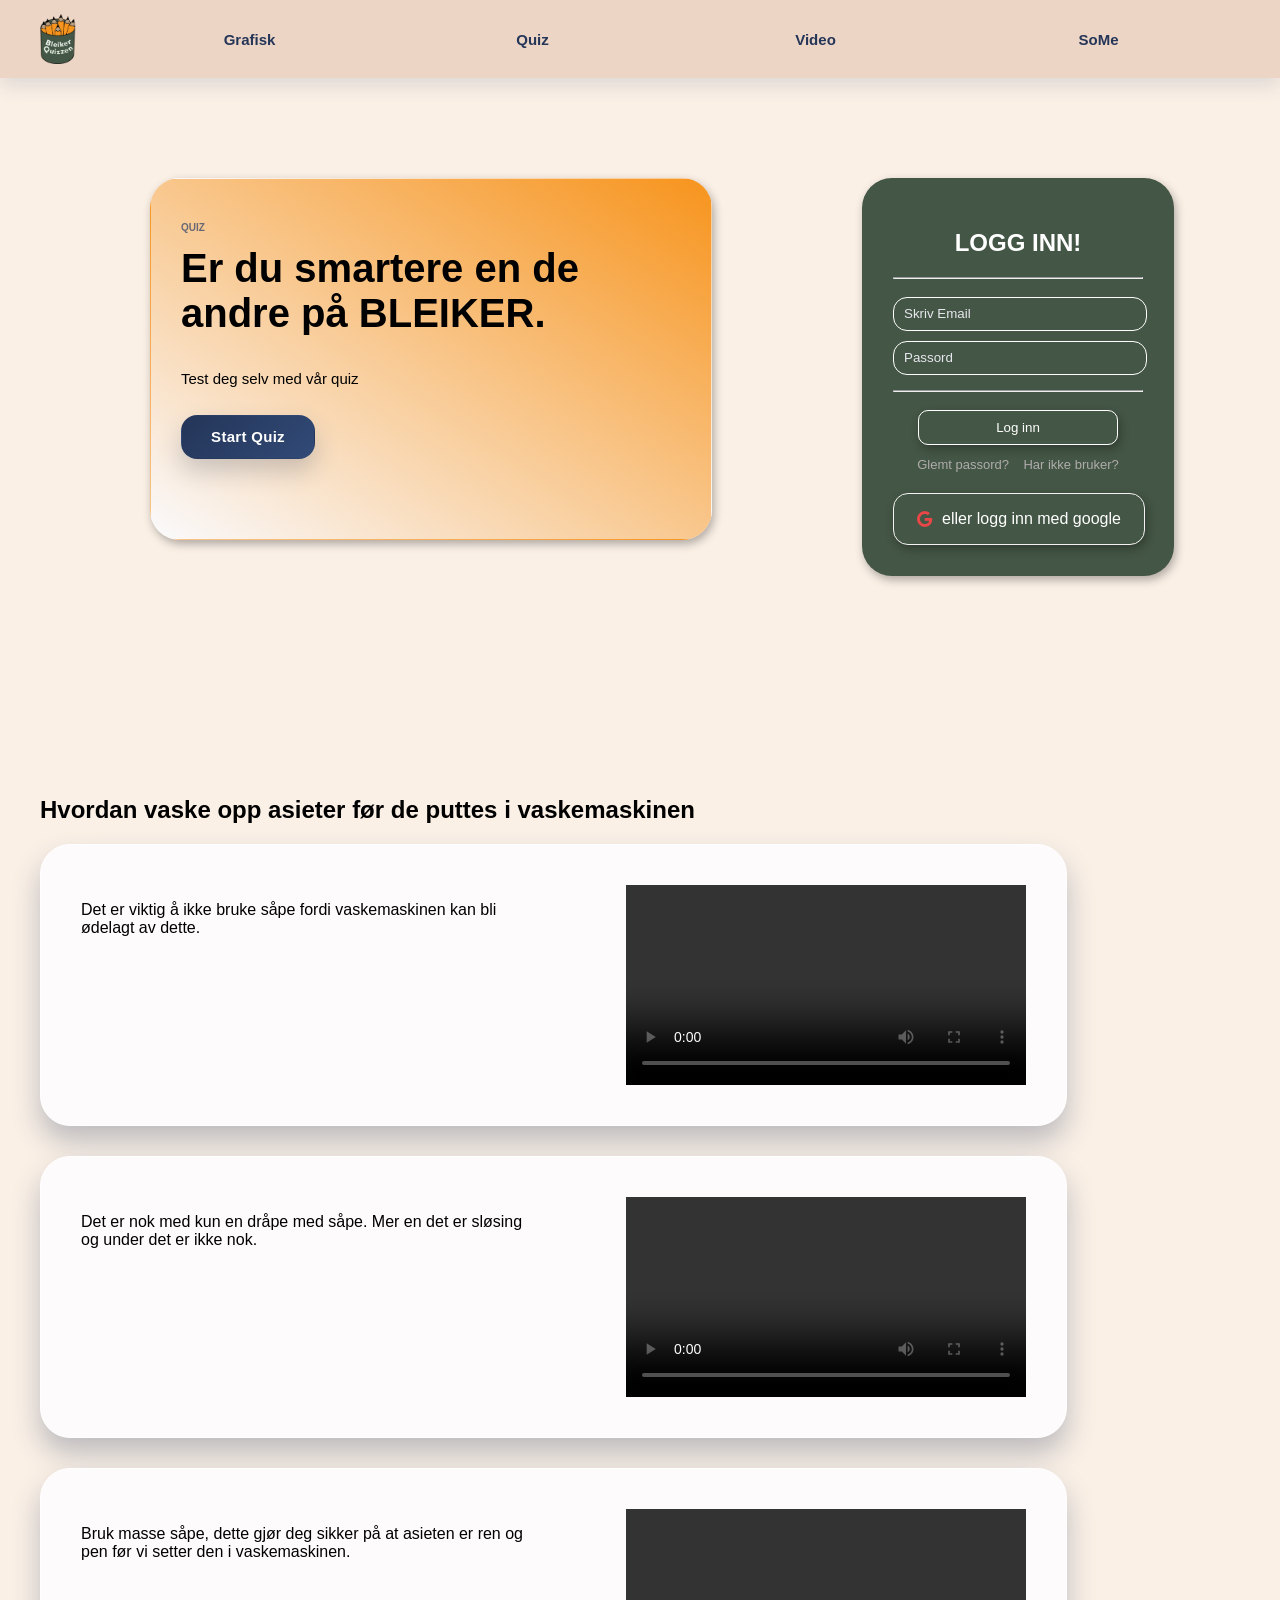
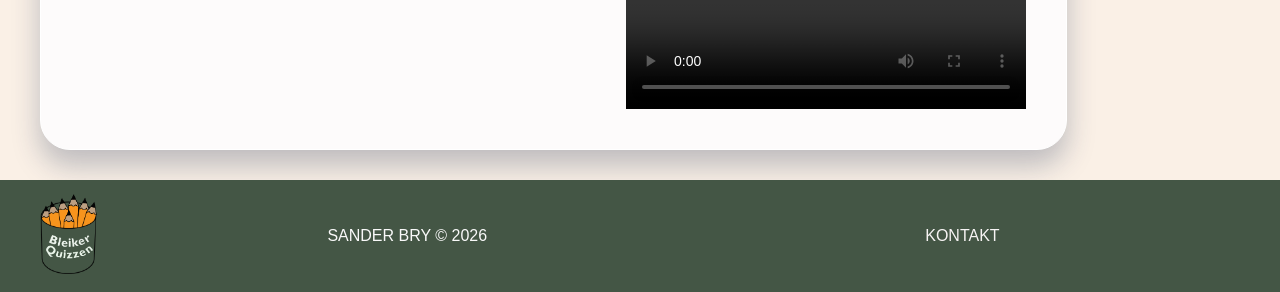
==== index.html @ 07d2548b "video page" ====
<!DOCTYPE html>
<html lang="nb">
<head>
  <meta charset="UTF-8">
  <meta name="viewport" content="width=device-width, initial-scale=1.0">
  <title>Bleiker Quizzen</title>
  <link rel="stylesheet" href="./CSS/styles.css">
  <link rel="stylesheet" href="https://cdnjs.cloudflare.com/ajax/libs/font-awesome/6.5.0/css/all.min.css">
  <script src="./JavaScript/login.js" defer></script>
</head>
<body>

  <section class="Navbar">
    <ul>
      <li><a href="./index.html"><img src="./Img/BleikerQuizzenLogo.png" alt="Logo"></a></li>
      <li><a href="#hero">Grafisk</a></li>
      <li><a href="./HTML/quiz.html">Quiz</a></li>
      <li><a href="./HTML/video.html">Video</a></li>
      <li><a href="#video-3">SoMe</a></li>
    </ul>
  </section>

  <section class="mainCards snapSection" id="hero">
    <div class="mainBanner">
      <div class="LitenSkrift">
        <h4>QUIZ</h4>
      </div>
      <h1>Er du smartere en de andre på BLEIKER.</h1>
      <p>
        Test deg selv med vår quiz
      </p>

      <div class="quizBox">
        <a href="./HTML/quiz.html">Start Quiz</a>
      </div>
    </div>

    <div class="rememberLogInn">
      <h1>LOGG INN!</h1><hr>

      <form action="index.html" class="loginForm">
        <input type="email" name="email" placeholder="Skriv Email">

        <input type="password" name="password" placeholder="Passord">
        <hr>
        <button type="submit">Log inn</button>
      </form>
      
      <div class="forgot">
        <a href="#">Glemt passord?</a>
        <a href="./HTML/registrer.html">Har ikke bruker?</a>
      </div>

      <div class="sosialeLogin">
        <a href="#">
          <i class="fa-brands fa-google"></i>
          <p>eller logg inn med google</p>
        </a>
      </div>


    </div>

  </section>

  <section class="VideoCards" id="videoCards">
    <ul>
      <h1>Hvordan vaske opp asieter før de puttes i vaskemaskinen</h1>
      <li class="snapSection" id="video-1">
        <section class="Video1">
          <p>
            Det er viktig å ikke bruke såpe fordi vaskemaskinen kan bli ødelagt av dette.
          </p>

          <video controls>
            <source src="./Video/FørsteVideoKlipp.mp4">
            Your browser does not support the video.
          </video>
        </section>
      </li>
      <li class="snapSection" id="video-2">
        <section class="Video2">
          <p>
            Det er nok med kun en dråpe med såpe. Mer en det er sløsing og under det er ikke nok.
          </p>

          <video controls>
            <source src="./Video/AndreKlipp.mp4">
            Your browser does not support the video.
          </video>
        </section>
      </li>
      <li class="snapSection" id="video-3">
        <section class="Video3">
          <p>
            Bruk masse såpe, dette gjør deg sikker på at asieten er ren og pen før vi setter den i vaskemaskinen.
          </p>

          <video controls>
            <source src="./Video/TredjeKlipp.mp4">
            Your browser does not support the video.
          </video>
        </section>
      </li>
    </ul>
  </section>
  
  <section class="footer">
    <ul>
      <li><a href="./index.html"><img src="./Img/BleikerQuizzenLogo.png" alt="Logo"></a></li>
      <li><p>SANDER BRY © 2026</p></li>
      <li><a href="./HTML/kontakt.html">KONTAKT</a></li>
    </ul>
  </section>
</body>
</html>
---- CSS/styles.css ----
html {
    scroll-behavior: smooth;
}
 
body {
    width: 100%;
    margin: 0;
    display: flex;
    flex-direction: column;
    background-color: #FAF0E6;
    font-family: Verdana, Geneva, Tahoma, sans-serif;
}
 
 
.Navbar {
    width: 100%;
    background-color: #ecd5c5;
    position: sticky;
    top: 0;
    z-index: 1000;
    box-shadow: 0 8px 18px rgba(36, 53, 88, 0.12);
}
 
.Navbar ul {
    display: flex;
    flex-direction: row;
    list-style: none;
    justify-content: space-between;
    align-items: center;
    width: min(1200px, calc(100% - 64px));
    margin: 0;
    padding: 14px 0;
    margin-inline: auto;
 
}
 
.Navbar li {
    display: flex;
    align-items: center;
    justify-content: center;
    flex: 1;
}
 
.Navbar li:first-child {
    justify-content: flex-start;
    flex: 0 0 auto;
    margin-right: 32px;
}
 
.Navbar li a {
    display: inline-flex;
    align-items: center;
    justify-content: center;
    font-family: Verdana, Geneva, Tahoma, sans-serif;
    font-size: 15px;
    font-weight: bold;
    color: #243558;
    text-decoration: none;
}
 
.Navbar img {
    height: 50px;
    width: auto;
}
 
 
.mainCards {
    display:flex;
    flex-direction: row;
}
 
.mainBanner h1 {
    font-family: Verdana, Geneva, Tahoma, sans-serif;
    font-weight: bold;
    font-size: 40px;
}
 
.mainBanner p {
    font-family: Verdana, Geneva, Tahoma, sans-serif;
    font-size: 15px;
}
 
.mainBanner h4 {
    font-size: 10px;
    font-family: Verdana, Geneva, Tahoma, sans-serif;
    margin-bottom: -20px;
    color: rgb(103, 104, 116);
}
.mainBanner {
    border: 1px solid transparent;
    padding: 30px;
    width: 500px;
    height: 300px;
    border-radius: 30px;
    background: linear-gradient(to bottom left, #f7941d, rgb(250, 250, 253));
    box-shadow: 2px 4px 10px rgba(0, 0, 0, 0.3);
    margin: 100px 0px 200px 150px;
}
 
.quizBox {
    margin-top: 28px;
}
 
.quizBox a {
    display: inline-flex;
    align-items: center;
    justify-content: center;
    min-width: 80px;
    min-height: 42px;
    padding: 0 26px;
    text-decoration: none;
    color: white;
    border: 1px solid transparent;
    background: linear-gradient(135deg, #243558, #314a77);
    border-radius: 16px;
    font-family: Verdana, Geneva, Tahoma, sans-serif;
    font-size: 15px;
    font-weight: bold;
    letter-spacing: 0.02em;
    box-shadow: 0 12px 24px rgba(36, 53, 88, 0.22);
    transition: transform 0.2s ease, box-shadow 0.2s ease, background 0.2s ease;
}
 
.quizBox a:hover {
    transform: translateY(-2px);
    box-shadow: 0 16px 28px rgba(36, 53, 88, 0.28);
    background: linear-gradient(135deg, #1f2f4e, #3a5689);
}
 
#Signup {
    margin: 38px auto;
}

.rememberLogInn {
    border: 1px solid transparent;
    padding: 30px;
    width: 250px;
    height: fit-content;
    border-radius: 30px;
    background: #445645;
    box-shadow: 2px 4px 10px rgba(0, 0, 0, 0.3);
    margin: 100px 0px 200px 150px;
    text-align: center;
}
 
.rememberLogInn h1 {
    color: white;
}
 
.loginForm input {
    background-color: transparent;
    border-radius: 14px;
    width: 240px;
    height: 30px;
    border: 1px solid white;
    padding-left: 10px;
}
 
.loginForm input::placeholder {
    color: rgb(231, 231, 238);
}
 
.loginForm input:first-child {
    margin-top: 10px;
    margin-bottom: 10px;
}
 
.loginForm input {
    margin-bottom: 7px;
}
 
.loginForm button {
    color: white;
    width: 200px;
    height: 35px;
    border-radius: 10px;
    margin: 10px;
    background-color: transparent;
    border: 1px solid white;
    box-shadow: 2px 4px 10px rgba(0, 0, 0, 0.3);
}

.forgot a {
    text-decoration: none;
    color: rgb(175, 172, 172);
    font-size: 13px;
    margin: 5px;
}
 
.sosialeLogin a {
    width: 250px;
    background-color: transparent;
    display: flex;
    flex-direction: row;
    gap: 10px;
    align-items: center;
    border: 1px solid rgb(243, 241, 241);
    padding: 0px;
    justify-content: center;
    margin-top: 20px;
    box-shadow: 2px 4px 10px rgba(0, 0, 0, 0.3);
    border-radius: 15px;
    text-decoration: none;

}
 
.sosialeLogin p {
    color: white;
}
 
.fa-brands {
    height: fit-content;
    color: rgb(231, 71, 71);
}
 
#videoCards {
    scroll-margin-top: 100px;
}
 
.VideoCards p {
    width: 50ch;
}
 
.VideoCards li {
    list-style: none;
    background-color: rgb(253, 251, 251);
    margin-bottom: 30px;
    border: 1px solid white;
    width: fit-content;
    height: auto;
    padding: 40px;
    border-radius: 30px;
    box-shadow: 0 16px 28px rgba(36, 53, 88, 0.28);
 
}
 
.Video1, .Video2, .Video3{
    display: flex;
}
 
.Video1 video {
    height: 200px;
    margin-left: 100px;
}
 
.Video2 video {
    height: 200px;
    margin-left: 100px;
}
 
.Video3 video {
    height: 200px;
    margin-left: 100px;
}
 
.footer {
    background-color: #445645;
}
 
.footer ul {
    display: flex;
    flex-direction: row;
    list-style: none;
    justify-content: space-between;
    align-items: center;
    width: min(1200px, calc(100% - 64px));
    margin: 0;
    padding: 14px 0;
    margin-inline: auto;
}
 
.footer li:first-child {
    justify-content: flex-start;
    flex: 0 0 auto;
    margin-right: 32px;
}
 
.footer li {
    display: flex;
    align-items: center;
    justify-content: center;
    flex: 1;
}
 
.footer img {
    height: 80px;
    width: auto;
}
 
.footer a {
    text-decoration: none;
    color: rgb(247, 244, 244);
}
 
.footer p {
    color: rgb(249, 249, 249);  
}
.quizPage {
    width: min(1200px, calc(100% - 48px));
    margin: 0 auto;
    padding: 48px 0 72px;
}
 
.quizHero {
    margin: 32px 0 28px;
}
 
.quizHeroText {
    max-width: 700px;
    padding: 36px 40px;
    border-radius: 32px;
    background: linear-gradient(135deg, rgba(241, 141, 59, 0.95), rgba(255, 248, 241, 0.98));
    box-shadow: 0 18px 34px rgba(36, 53, 88, 0.16);
}
 
.quizEyebrow,
.quizIntro,
.quizProgress,
.quizFeedback,
#buttons button,
.quizRestartBtn,
#next button {
    font-family: Verdana, Geneva, Tahoma, sans-serif;
}
 
.quizEyebrow {
    margin: 0 0 10px;
    font-size: 12px;
    font-weight: bold;
    letter-spacing: 0.12em;
    color: #445645;
}
 
.quizHeroText h1,
.quizQuestion {
    margin: 0;
    font-family: Verdana, Geneva, Tahoma, sans-serif;
    color: #243558;
}
 
.quizHeroText h1 {
    font-size: 42px;
    max-width: 12ch;
}
 
.quizIntro {
    max-width: 52ch;
    margin: 18px 0 0;
    color: #243558;
    line-height: 1.6;
}
 
.quizStage {
    display: flex;
    justify-content: center;
}
 
.quizCard {
    width: min(760px, 100%);
    padding: 36px;
    border-radius: 32px;
    background: #fffaf5;
    box-shadow: 0 20px 38px rgba(36, 53, 88, 0.14);
    border: 1px solid rgba(236, 213, 197, 0.8);
}
 
.quizTop {
    display: flex;
    justify-content: space-between;
    align-items: center;
    gap: 16px;
    margin-bottom: 24px;
}
 
.quizProgress {
    margin: 0;
    font-size: 14px;
    color: #6c5b4f;
    font-weight: bold;
}

.quizScore {
    margin: 0;
    font-family: Verdana, Geneva, Tahoma, sans-serif;
    font-size: 14px;
    color: #243558;
    font-weight: bold;
}
 
.quizRestartBtn,
#next button {
    min-height: 44px;
    border: 0;
    border-radius: 16px;
    padding: 0 22px;
    background: linear-gradient(135deg, #243558, #314a77);
    color: white;
    font-size: 15px;
    font-weight: bold;
    box-shadow: 0 12px 24px rgba(36, 53, 88, 0.18);
    cursor: pointer;
    transition: transform 0.2s ease, opacity 0.2s ease;
}
 
.quizRestartBtn:hover,
#next button:hover {
    transform: translateY(-2px);
}
 
.quizMedia {
    margin-bottom: 24px;
}
 
.quizMedia video,
#video video {
    width: 100%;
    max-height: 360px;
    border-radius: 22px;
    background-color: #ddd4cb;
    object-fit: cover;
}
 
.quizQuestion {
    font-size: 30px;
    line-height: 1.3;
    margin-bottom: 24px;
}
 
.quizAnswers,
#buttons {
    display: grid;
    grid-template-columns: repeat(2, minmax(0, 1fr));
    gap: 16px;
}
 
#buttons button {
    min-height: 74px;
    padding: 16px 18px;
    border: 1px solid #e4d2c3;
    border-radius: 22px;
    background: white;
    color: #243558;
    text-align: left;
    font-size: 15px;
    font-weight: bold;
    cursor: pointer;
    box-shadow: 0 10px 24px rgba(36, 53, 88, 0.08);
    transition: transform 0.2s ease, border-color 0.2s ease, box-shadow 0.2s ease;
}
 
#buttons button:hover:not(:disabled) {
    transform: translateY(-2px);
    border-color: #f18d3b;
    box-shadow: 0 14px 28px rgba(36, 53, 88, 0.12);
}
 
#buttons button:disabled {
    cursor: default;
}
 
#buttons button.correct {
    background-color: #e8f4e7;
    border-color: #6c9a6d;
    color: #2b5b2c;
}
 
#buttons button.wrong {
    background-color: #fde8e4;
    border-color: #d27b6e;
    color: #8b3d33;
}
 
.quizFeedback {
    min-height: 24px;
    margin: 22px 0 0;
    font-size: 14px;
    font-weight: bold;
    color: #243558;
}
 
.quizActions {
    display: flex;
    justify-content: flex-end;
    margin-top: 18px;
}
 
#totalScore {
    font-family: Verdana, Geneva, Tahoma, sans-serif;
    font-size: 20px;
    font-weight: bold;
    color: #243558;
    text-align: center;
    padding: 24px;
}

.leaderboard {
    width: min(420px, 100%);
    margin-top: 8px;
    padding: 24px;
    border-radius: 24px;
    background: white;
    border: 1px solid #e4d2c3;
    box-shadow: 0 10px 24px rgba(36, 53, 88, 0.08);
}

.leaderboard h3 {
    margin: 0 0 16px;
    font-family: Verdana, Geneva, Tahoma, sans-serif;
    color: #243558;
    text-align: center;
}

#leaderboardList {
    margin: 0;
    padding-left: 24px;
    font-family: Verdana, Geneva, Tahoma, sans-serif;
    color: #243558;
}

#leaderboardList li {
    display: flex;
    justify-content: space-between;
    align-items: center;
    gap: 16px;
    padding: 10px 0;
    border-bottom: 1px solid #f0e3d8;
}

#leaderboardList li:last-child {
    border-bottom: 0;
}
 

.kontaktBody {
    height: 100%;
    min-height: 100vh;
    background-image: url(../Img/KontaktBakgrunn.jpg);
    background-position: center;
    background-size: cover;
    background-repeat: no-repeat;
    position: relative;
}

.kontaktBody::before {
    content: "";
    position: absolute;
    inset: 0;
    background: linear-gradient(135deg, rgba(20, 31, 51, 0.64), rgba(68, 86, 69, 0.38));
}

.kontaktSide {
    position: relative;
    z-index: 1;
    width: min(100%, 1100px);
    margin: 0 auto;
    padding: 32px 24px;
}

.kontaktCard {
    display: grid;
    grid-template-columns: 1fr 1fr;
    gap: 32px;
    align-items: stretch;
    padding: 32px;
    border-radius: 32px;
    background: rgba(255, 250, 245, 0.94);
    box-shadow: 0 24px 48px rgba(18, 29, 47, 0.24);
    border: 1px solid rgba(255, 255, 255, 0.4);
}

.kontaktIntro {
    display: flex;
    flex-direction: column;
    justify-content: center;
    color: #243558;
}

.litenP {
    margin: 0 0 12px;
    font-size: 12px;
    font-weight: bold;
    letter-spacing: 0.12em;
    color: #445645;
}

.kontaktIntro h1 {
    margin: 0 0 16px;
    font-size: 40px;
    line-height: 1.1;
}

.kontaktIntro p {
    margin: 0;
    line-height: 1.7;
    max-width: 42ch;
}

.kontaktForm {
    display: flex;
    flex-direction: column;
    gap: 10px;
    padding: 28px;
    border-radius: 24px;
    background: #445645;
    box-shadow: 0 16px 30px rgba(18, 29, 47, 0.18);
}

.kontaktForm label {
    color: white;
    font-size: 14px;
    font-weight: bold;
}

.kontaktForm input,
.kontaktForm textarea {
    width: 100%;
    box-sizing: border-box;
    padding: 14px 16px;
    border-radius: 16px;
    border: 1px solid rgba(255, 255, 255, 0.3);
    background: rgba(255, 255, 255, 0.12);
    color: white;
    font-family: Verdana, Geneva, Tahoma, sans-serif;
    font-size: 14px;
    outline: none;
}

.kontaktForm input::placeholder,
.kontaktForm textarea::placeholder {
    color: rgba(255, 255, 255, 0.72);
}

.kontaktForm textarea {
    min-height: 150px;
    resize: vertical;
}

.kontaktForm input:focus,
.kontaktForm textarea:focus {
    border-color: #f7941d;
    box-shadow: 0 0 0 3px rgba(241, 141, 59, 0.2);
}

.kontaktForm button {
    width: fit-content;
    margin-top: 8px;
    padding: 12px 22px;
    border: 0;
    border-radius: 16px;
    background: linear-gradient(135deg, #f7941d, #d9772c);
    color: white;
    font-family: Verdana, Geneva, Tahoma, sans-serif;
    font-size: 15px;
    font-weight: bold;
    cursor: pointer;
    box-shadow: 0 12px 24px rgba(0, 0, 0, 0.18);
    transition: 0.1s;
}

.kontaktForm button:hover {
    transform: translateY(-2px);
}

.mainCard {
    width: 100%;
}

.textHero {
    margin: 100px auto;
    max-width: 700px;
    padding: 36px 40px;
    border-radius: 32px;
    background: linear-gradient(135deg, rgba(241, 141, 59, 0.95), rgba(255, 248, 241, 0.98));
    box-shadow: 0 18px 34px rgba(36, 53, 88, 0.16);
}

.fullVideo {
    width: 700px;
    margin: 50px 0px 50px 300px;
}

.fullVersjon video {
    width: 500px;
    margin: 30px;
    margin-top: 10px;
}

.fullVersjon {
    display: flex;
    flex-direction: column;
    align-items: center;
    list-style: none;
    background-color: rgb(253, 251, 251);
    margin-bottom: 30px;
    border: 1px solid white;
    width: fit-content;
    height: auto;
    padding: 40px;
    border-radius: 30px;
    box-shadow: 0 16px 28px rgba(36, 53, 88, 0.28);
    margin: 0 auto;

}
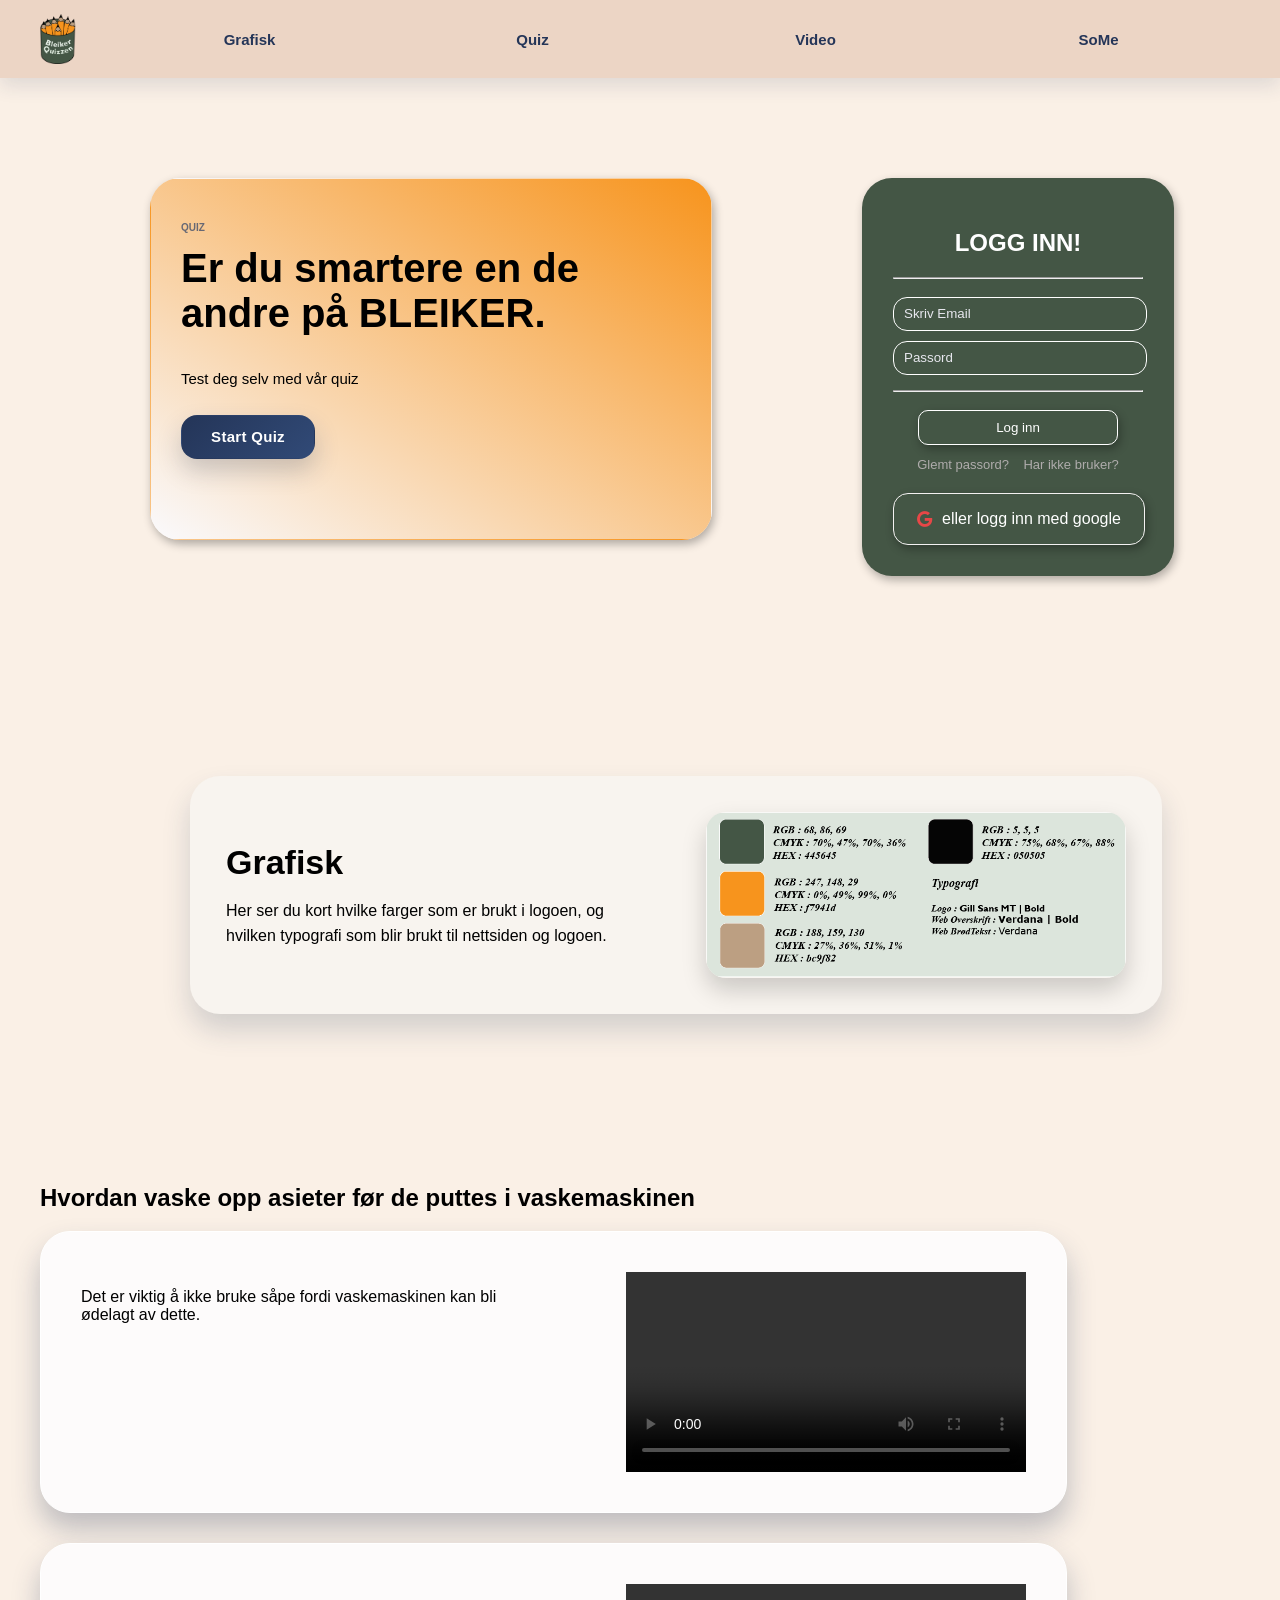
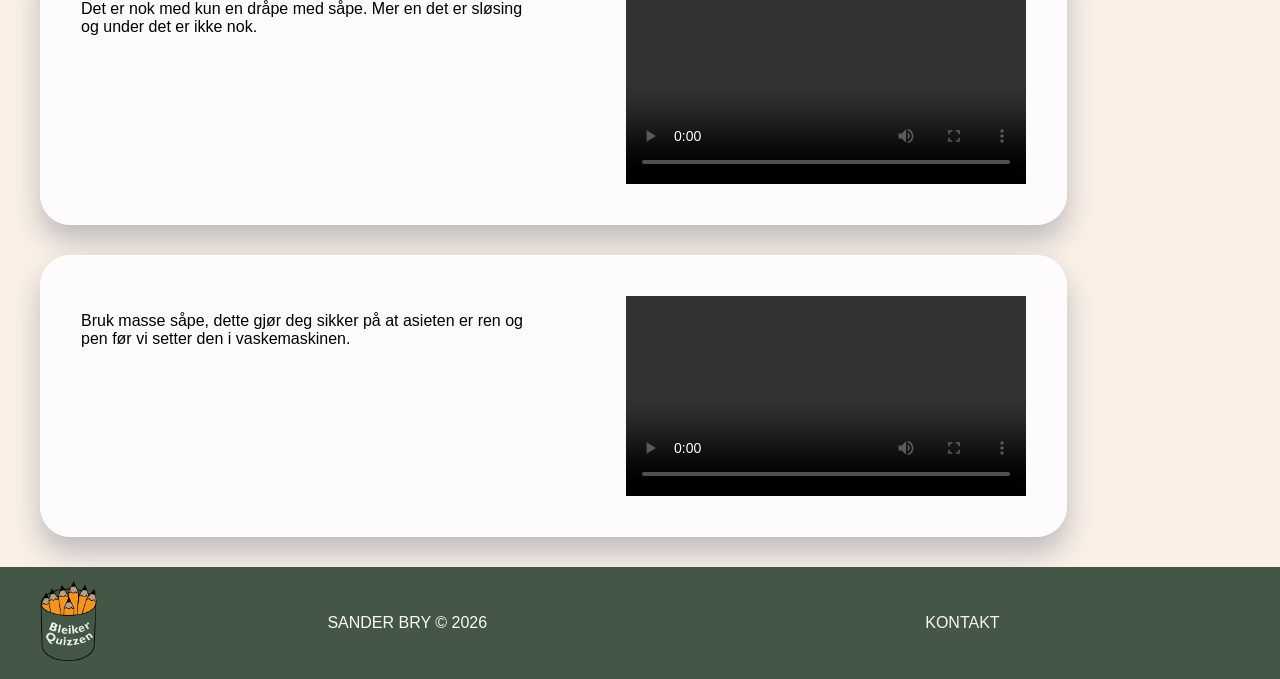
==== commit d4a4fc31: "endring på grafisk" ====
--- a/index.html
+++ b/index.html
@@ -13,7 +13,7 @@
   <section class="Navbar">
     <ul>
       <li><a href="./index.html"><img src="./Img/BleikerQuizzenLogo.png" alt="Logo"></a></li>
-      <li><a href="#hero">Grafisk</a></li>
+      <li><a href="./HTML/grafisk.html">Grafisk</a></li>
       <li><a href="./HTML/quiz.html">Quiz</a></li>
       <li><a href="./HTML/video.html">Video</a></li>
       <li><a href="#video-3">SoMe</a></li>
@@ -62,6 +62,21 @@
     </div>
 
   </section>
+
+  <a href="./HTML/grafisk.html" class="grafiskLink">
+    <section class="grafiskCard">
+      <div class="grafiskTekst">
+        <h2>Grafisk</h2>
+        <p>
+          Her ser du kort hvilke farger som er brukt i logoen, og hvilken typografi som blir brukt til nettsiden og logoen.
+        </p>
+      </div>
+
+      <div class="grafiskBilde">
+        <img src="./Img/BleikerQuizzenFargerSkrift.png" alt="Farger og typografi brukt i Bleiker Quizzen">
+      </div>
+    </section>
+  </a>
 
   <section class="VideoCards" id="videoCards">
     <ul>
--- a/CSS/styles.css
+++ b/CSS/styles.css
@@ -212,6 +212,126 @@
     height: fit-content;
     color: rgb(231, 71, 71);
 }
+
+.grafiskLink {
+    width: 900px;
+    margin: 0 auto;
+    display: block;
+    text-decoration: none;
+    color: black;
+}
+
+.grafiskCard {
+    width: 900px;
+    display: flex;
+    align-items: center;
+    justify-content: space-between;
+    gap: 40px;
+    margin: 0 auto 150px;
+    padding: 36px;
+    border-radius: 30px;
+    background-color: #f8f4ef;
+    box-shadow: 0 16px 28px rgba(36, 53, 88, 0.18);
+    transition: transform 0.2s ease, box-shadow 0.2s ease;
+}
+
+.grafiskCard:hover {
+    transform: translateY(-4px);
+    box-shadow: 0 18px 30px rgba(36, 53, 88, 0.24);
+}
+
+.grafiskTekst {
+    width: 420px;
+}
+
+.grafiskTekst h2 {
+    font-size: 34px;
+    margin-bottom: 16px;
+}
+
+.grafiskTekst p {
+    line-height: 1.6;
+    margin-bottom: 26px;
+}
+
+.grafiskBilde img {
+    width: 420px;
+    display: block;
+    border-radius: 20px;
+    box-shadow: 0 12px 24px rgba(0, 0, 0, 0.18);
+}
+
+.grafiskSide {
+    width: 1000px;
+    margin: 0 auto;
+    padding: 80px 0;
+}
+
+.grafiskStorCard {
+    padding: 40px;
+    border-radius: 30px;
+    background-color: #f8f4ef;
+    box-shadow: 0 16px 28px rgba(36, 53, 88, 0.18);
+}
+
+.grafiskSideTekst {
+    width: 700px;
+    margin-bottom: 30px;
+}
+
+.grafiskSideTekst h1 {
+    margin: 10px 0 18px;
+    font-size: 40px;
+}
+
+.grafiskSideTekst p {
+    line-height: 1.6;
+}
+
+.grafiskBilder {
+    display: flex;
+    align-items: center;
+    justify-content: center;
+    gap: 30px;
+}
+
+.grafiskBoks {
+    width: 360px;
+    padding: 20px;
+    background-color: white;
+    border-radius: 20px;
+    box-shadow: 0 10px 20px rgba(0, 0, 0, 0.12);
+    box-sizing: border-box;
+}
+
+.grafiskBoks img {
+    display: block;
+    border-radius: 12px;
+    margin: 0 auto;
+}
+
+.grafiskFargerBoks {
+    width: 500px;
+}
+
+.grafiskLogoBoks {
+    width: 320px;
+}
+
+.grafiskFargerBilde {
+    width: 100%;
+}
+
+.grafiskLogoBilde {
+    width: 75%;
+}
+
+
+.grafiskLinje {
+    width: 2px;
+    height: 260px;
+    background-color: #445645;
+}
  
 #videoCards {
     scroll-margin-top: 100px;
@@ -252,7 +372,6 @@
     height: 200px;
     margin-left: 100px;
 }
- 
 .footer {
     background-color: #445645;
 }
@@ -701,4 +820,3 @@
     margin: 0 auto;
 
 }
-
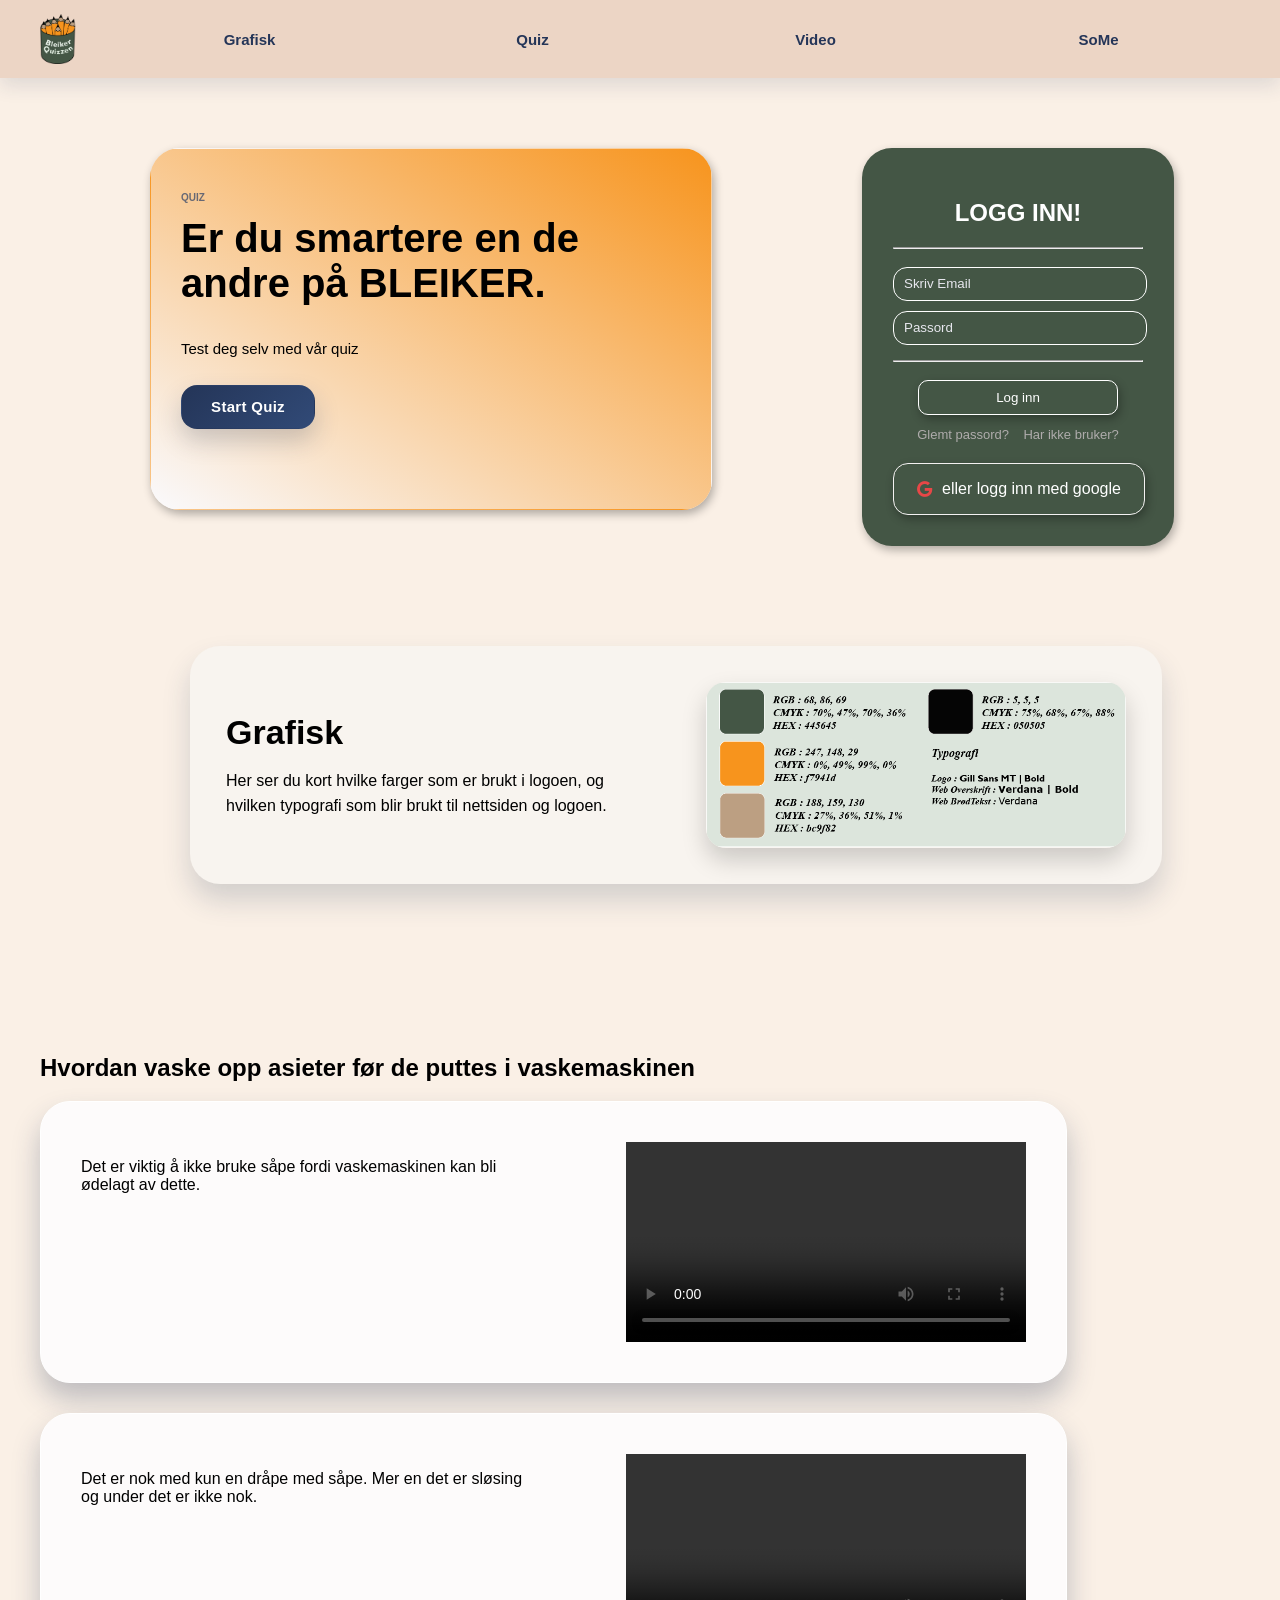
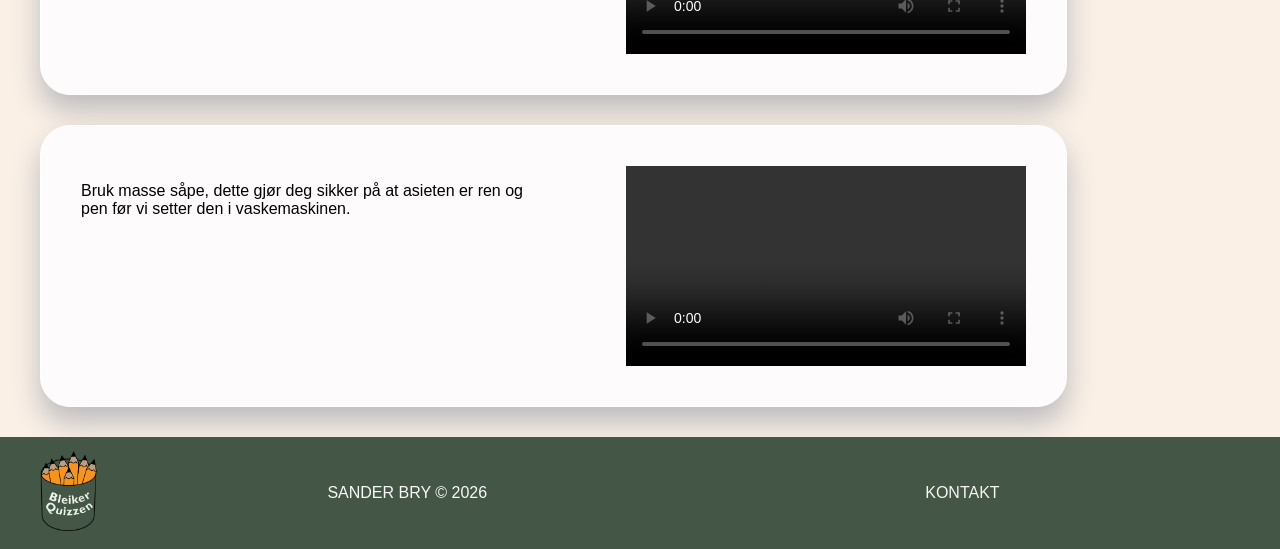
==== commit 61e2fc1c: "BleikerQuizzen V1 ferdig" ====
--- a/index.html
+++ b/index.html
@@ -16,11 +16,11 @@
       <li><a href="./HTML/grafisk.html">Grafisk</a></li>
       <li><a href="./HTML/quiz.html">Quiz</a></li>
       <li><a href="./HTML/video.html">Video</a></li>
-      <li><a href="#video-3">SoMe</a></li>
+      <li><a href="./HTML/SoMe.html">SoMe</a></li>
     </ul>
   </section>
 
-  <section class="mainCards snapSection" id="hero">
+  <section class="mainCards" id="hero">
     <div class="mainBanner">
       <div class="LitenSkrift">
         <h4>QUIZ</h4>
--- a/CSS/styles.css
+++ b/CSS/styles.css
@@ -94,7 +94,7 @@
     border-radius: 30px;
     background: linear-gradient(to bottom left, #f7941d, rgb(250, 250, 253));
     box-shadow: 2px 4px 10px rgba(0, 0, 0, 0.3);
-    margin: 100px 0px 200px 150px;
+    margin: 70px 0px 100px 150px;
 }
  
 .quizBox {
@@ -139,7 +139,7 @@
     border-radius: 30px;
     background: #445645;
     box-shadow: 2px 4px 10px rgba(0, 0, 0, 0.3);
-    margin: 100px 0px 200px 150px;
+    margin: 70px 0px 100px 150px;
     text-align: center;
 }
  
@@ -782,6 +782,7 @@
 
 .mainCard {
     width: 100%;
+    padding-bottom: 80px;
 }
 
 .textHero {
@@ -794,29 +795,95 @@
 }
 
 .fullVideo {
+    width: 1000px;
+    margin: 0 auto;
+    display: flex;
+    flex-direction: row;
+    gap: 32px;
+}
+
+.fullVersjon video {
+    width: 100%;
+    border-radius: 30px;
+    display: block;
+}
+
+.fullVersjon {
+    display: flex;
+    flex-direction: column;
+    align-items: flex-start;
+    justify-content: flex-start;
+    flex: 2;
+    background-color: rgb(253, 251, 251);
+    padding: 28px;
+    border-radius: 30px;
+    box-shadow: 0 16px 28px rgba(36, 53, 88, 0.28);
+}
+
+.SoMeInnhold video {
+    width: 100%;
+    max-width: 230px;
+    border-radius: 30px;
+    display: block;
+}
+
+.SoMeInnhold {
+    display: flex;
+    flex-direction: column;
+    align-items: center;
+    justify-content: flex-start;
+    flex: 1;
+    background-color: rgb(253, 251, 251);
+    padding: 28px;
+    border-radius: 30px;
+    box-shadow: 0 16px 28px rgba(36, 53, 88, 0.18);
+}
+
+.fullVersjon h1 {
+    margin: 0 0 18px;
+    color: #243558;
+}
+
+.quizHero {
+    margin: 32px 0 28px;
+}
+ 
+.SoMeSide {
+    width: 1000px;
+    margin: 0 auto;
+    padding: 80px 0;
+}
+
+.SoMeStorCard {
+    display: flex;
+    flex-direction: row;
+    padding: 40px;
+    border-radius: 30px;
+    background-color: #f8f4ef;
+    box-shadow: 0 16px 28px rgba(36, 53, 88, 0.18);
+}
+
+.SoMeSideTekst {
     width: 700px;
-    margin: 50px 0px 50px 300px;
-}
-
-.fullVersjon video {
-    width: 500px;
-    margin: 30px;
-    margin-top: 10px;
-}
-
-.fullVersjon {
-    display: flex;
-    flex-direction: column;
-    align-items: center;
-    list-style: none;
-    background-color: rgb(253, 251, 251);
     margin-bottom: 30px;
-    border: 1px solid white;
-    width: fit-content;
-    height: auto;
-    padding: 40px;
-    border-radius: 30px;
-    box-shadow: 0 16px 28px rgba(36, 53, 88, 0.28);
-    margin: 0 auto;
-
-}
+}
+
+.SoMeSideTekst h1 {
+    margin: 10px 0 18px;
+    font-size: 40px;
+}
+
+.SoMeSideTekst p {
+    line-height: 1.6;
+}
+
+.SoMeTiktok video {
+    width: 100%;
+    max-width: 230px;
+    border-radius: 30px;
+    display: block;
+}
+
+.SoMeTiktok {
+    margin-left: 20px;
+}
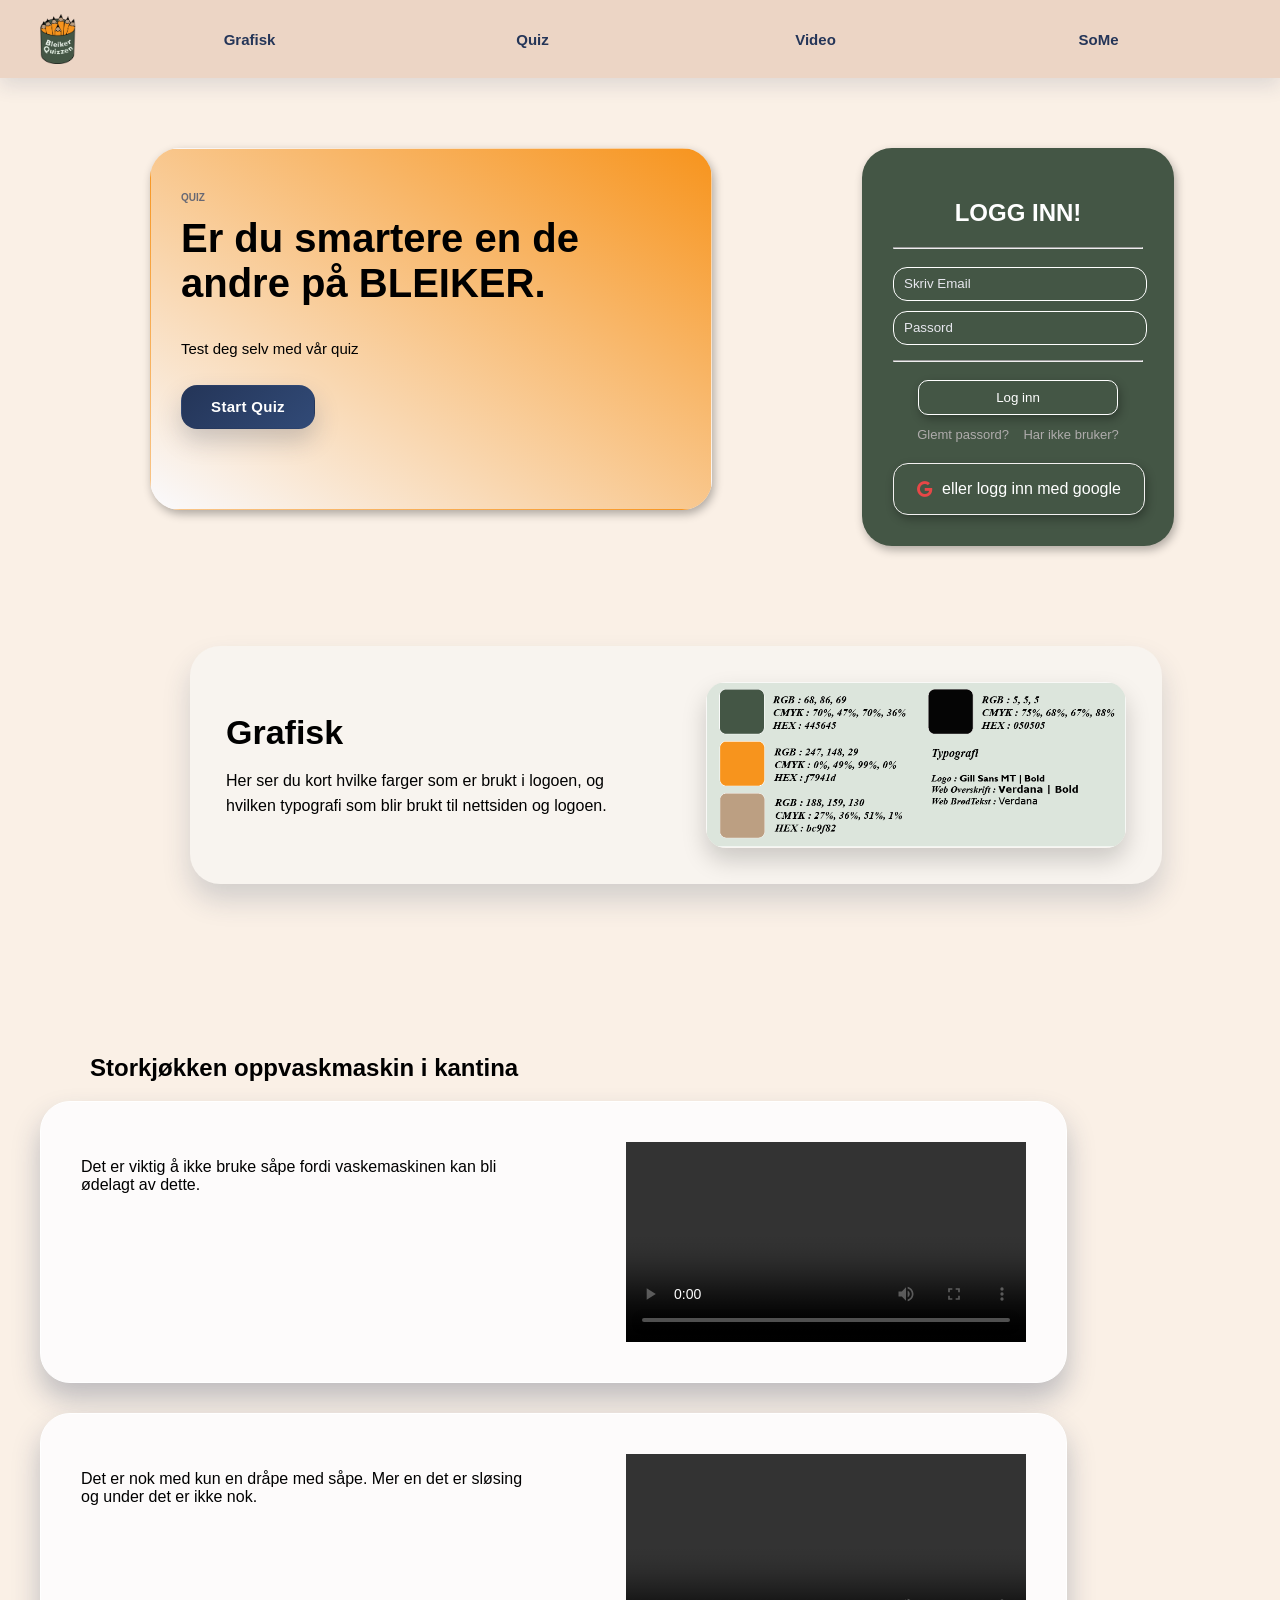
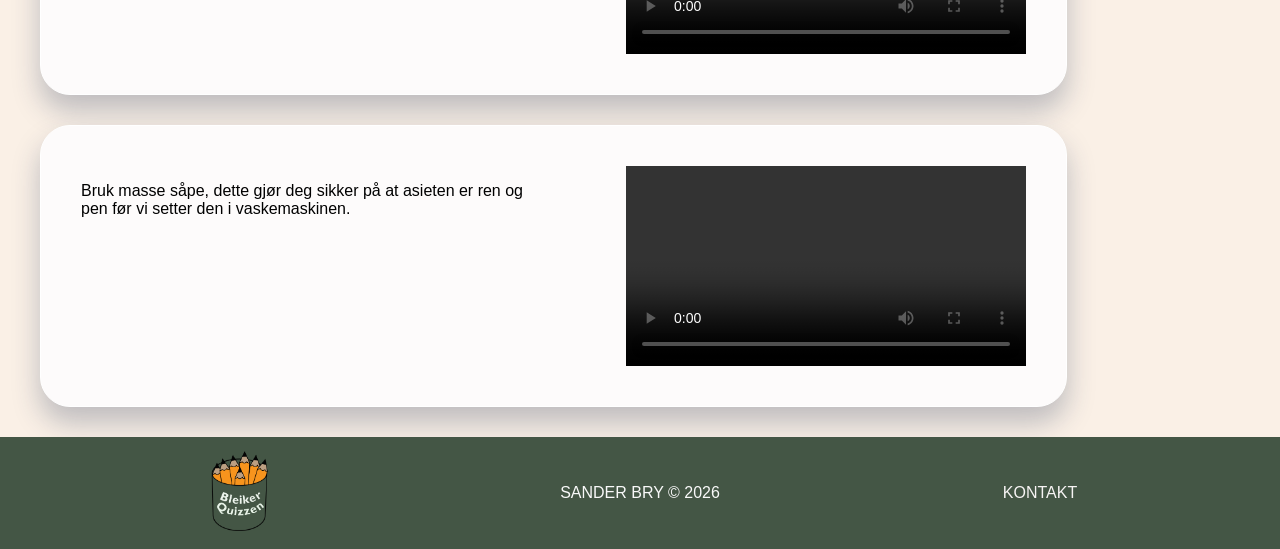
==== commit 9329eb2d: "evenly between footer + quiz spørsmål" ====
--- a/index.html
+++ b/index.html
@@ -80,7 +80,7 @@
 
   <section class="VideoCards" id="videoCards">
     <ul>
-      <h1>Hvordan vaske opp asieter før de puttes i vaskemaskinen</h1>
+      <h1>Storkjøkken oppvaskmaskin i kantina</h1>
       <li class="snapSection" id="video-1">
         <section class="Video1">
           <p>
--- a/CSS/styles.css
+++ b/CSS/styles.css
@@ -336,6 +336,10 @@
 #videoCards {
     scroll-margin-top: 100px;
 }
+
+.VideoCards h1 {
+    margin-left: 50px;
+}
  
 .VideoCards p {
     width: 50ch;
@@ -374,24 +378,18 @@
 }
 .footer {
     background-color: #445645;
+    margin-top: auto;
 }
  
 .footer ul {
     display: flex;
     flex-direction: row;
     list-style: none;
-    justify-content: space-between;
+    justify-content: space-evenly;
     align-items: center;
     width: min(1200px, calc(100% - 64px));
-    margin: 0;
+    margin: 0 auto;
     padding: 14px 0;
-    margin-inline: auto;
-}
- 
-.footer li:first-child {
-    justify-content: flex-start;
-    flex: 0 0 auto;
-    margin-right: 32px;
 }
  
 .footer li {
@@ -399,6 +397,7 @@
     align-items: center;
     justify-content: center;
     flex: 1;
+    text-align: center;
 }
  
 .footer img {
@@ -886,4 +885,4 @@
 
 .SoMeTiktok {
     margin-left: 20px;
-}+}
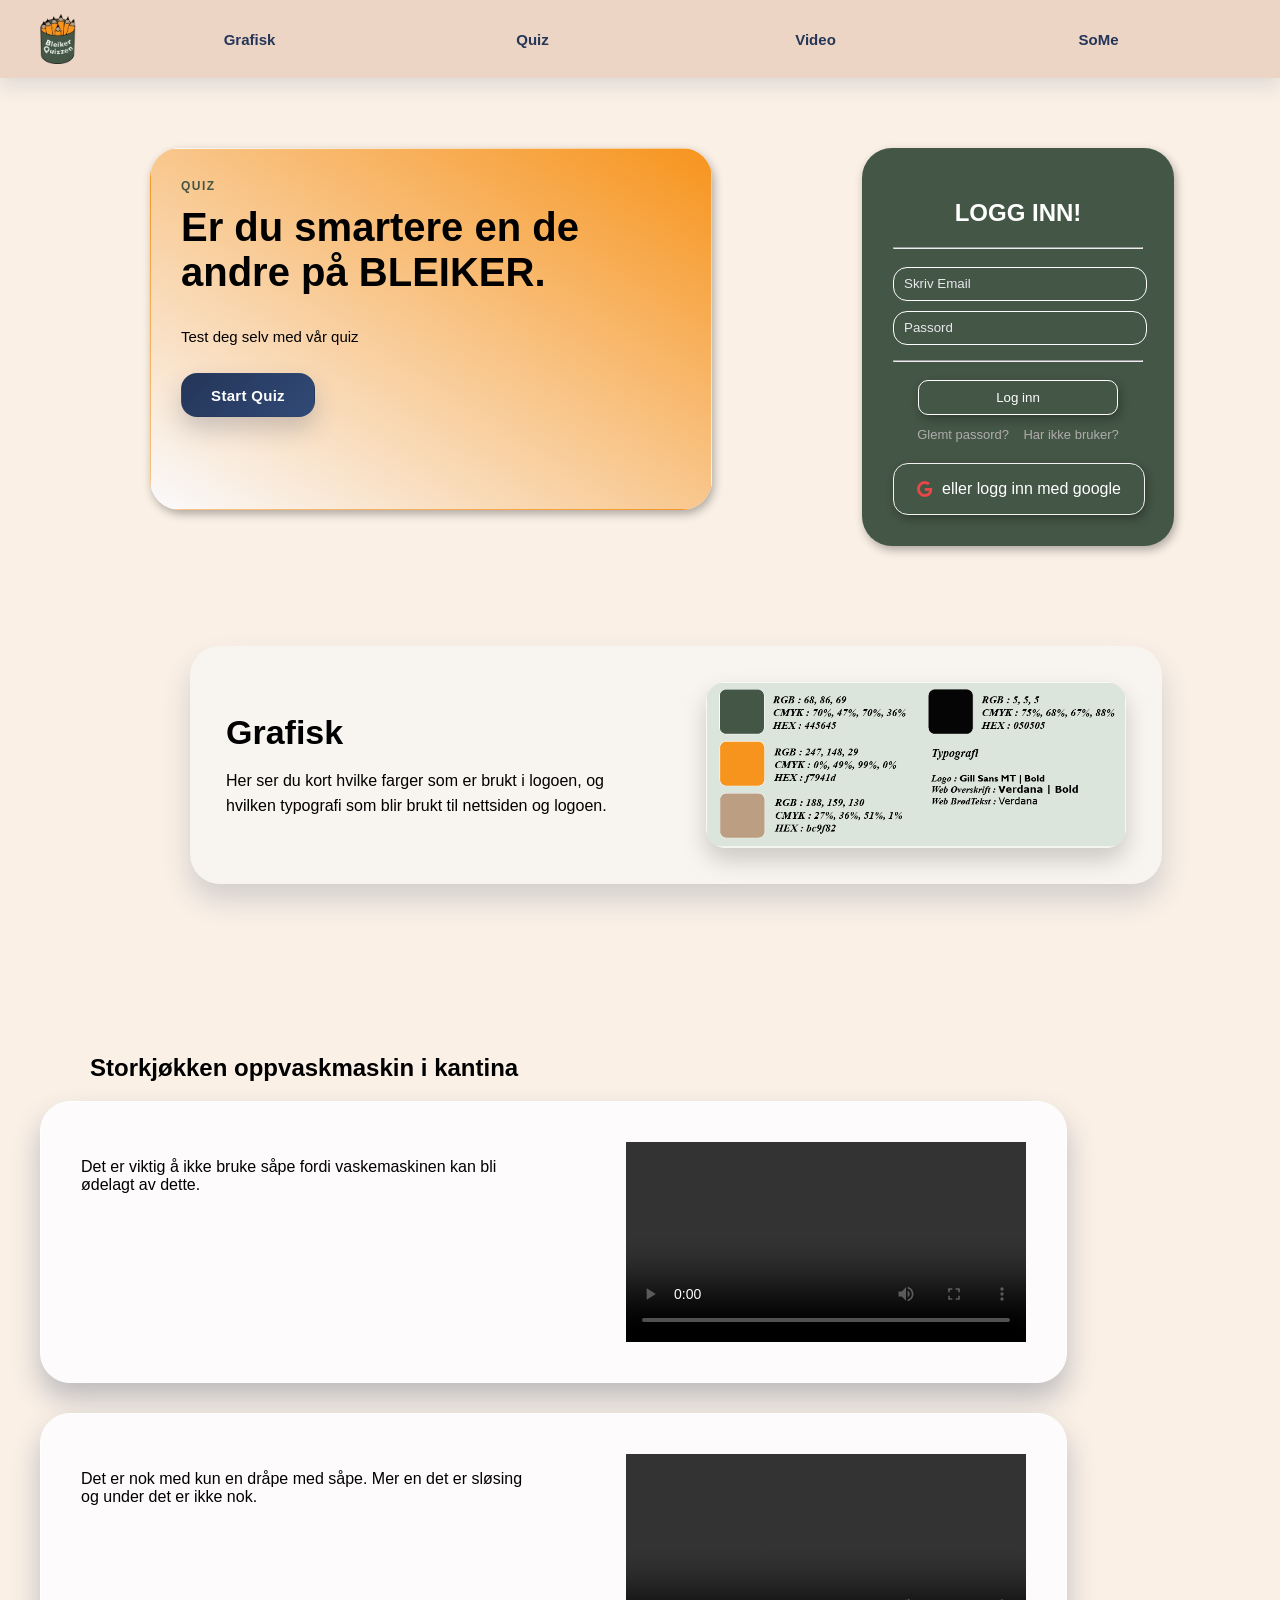
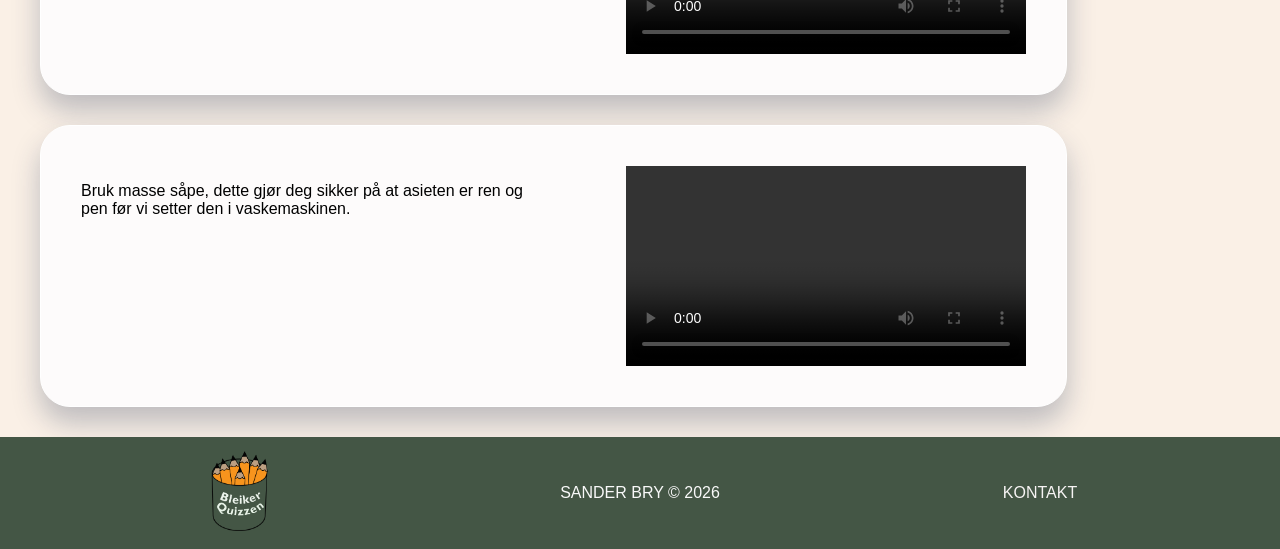
==== commit f79ec992: "media queris iphone 15 index.html" ====
--- a/index.html
+++ b/index.html
@@ -22,9 +22,7 @@
 
   <section class="mainCards" id="hero">
     <div class="mainBanner">
-      <div class="LitenSkrift">
-        <h4>QUIZ</h4>
-      </div>
+      <p class="litenP">QUIZ</p>
       <h1>Er du smartere en de andre på BLEIKER.</h1>
       <p>
         Test deg selv med vår quiz
@@ -81,7 +79,7 @@
   <section class="VideoCards" id="videoCards">
     <ul>
       <h1>Storkjøkken oppvaskmaskin i kantina</h1>
-      <li class="snapSection" id="video-1">
+      <li id="video-1">
         <section class="Video1">
           <p>
             Det er viktig å ikke bruke såpe fordi vaskemaskinen kan bli ødelagt av dette.
@@ -93,7 +91,7 @@
           </video>
         </section>
       </li>
-      <li class="snapSection" id="video-2">
+      <li id="video-2">
         <section class="Video2">
           <p>
             Det er nok med kun en dråpe med såpe. Mer en det er sløsing og under det er ikke nok.
@@ -105,7 +103,7 @@
           </video>
         </section>
       </li>
-      <li class="snapSection" id="video-3">
+      <li id="video-3">
         <section class="Video3">
           <p>
             Bruk masse såpe, dette gjør deg sikker på at asieten er ren og pen før vi setter den i vaskemaskinen.
--- a/CSS/styles.css
+++ b/CSS/styles.css
@@ -73,19 +73,18 @@
     font-family: Verdana, Geneva, Tahoma, sans-serif;
     font-weight: bold;
     font-size: 40px;
+    margin-top: 0px;
 }
  
 .mainBanner p {
     font-family: Verdana, Geneva, Tahoma, sans-serif;
     font-size: 15px;
 }
- 
-.mainBanner h4 {
-    font-size: 10px;
-    font-family: Verdana, Geneva, Tahoma, sans-serif;
-    margin-bottom: -20px;
-    color: rgb(103, 104, 116);
-}
+
+.mainBanner .litenP {
+    font-size: 12px;
+}
+ 
 .mainBanner {
     border: 1px solid transparent;
     padding: 30px;
@@ -331,10 +330,6 @@
     width: 2px;
     height: 260px;
     background-color: #445645;
-}
- 
-#videoCards {
-    scroll-margin-top: 100px;
 }
 
 .VideoCards h1 {
@@ -886,3 +881,71 @@
 .SoMeTiktok {
     margin-left: 20px;
 }
+
+
+@media (max-width:600px) {
+
+    .mainCards {
+        flex-direction: column;
+    }
+    .mainBanner h1 {
+        font-size: 25px;
+        width: 20ch;
+    }
+
+
+    .mainBanner {
+        width: 300px;
+        height: 250px;
+        margin: 50px auto;
+    }
+
+    .rememberLogInn {
+        margin: 0 auto;
+    }
+
+    .grafiskCard {
+        width: 300px;
+        display: flex;
+        flex-direction: column;
+        margin: 45px;
+    }
+
+
+    .grafiskBilde img {
+        width: 350px;
+    }
+
+    .grafiskTekst {
+        width: 30ch;
+        align-items: center;
+        text-align: center;
+    }
+
+    .Video1,
+    .Video2,
+    .Video3 {
+        flex-direction: column;
+    }
+
+    .Video1 video,
+    .Video2 video,
+    .Video3 video {
+        width: 300px;
+        margin-left: 0px;
+    }
+
+    .VideoCards p {
+        width: 30ch;
+    }
+
+    .VideoCards li {
+        width: 300px;
+        align-items: center;
+    }
+
+    .VideoCards h1 {
+        font-size: 25px;
+        width: 15ch;
+    }
+}
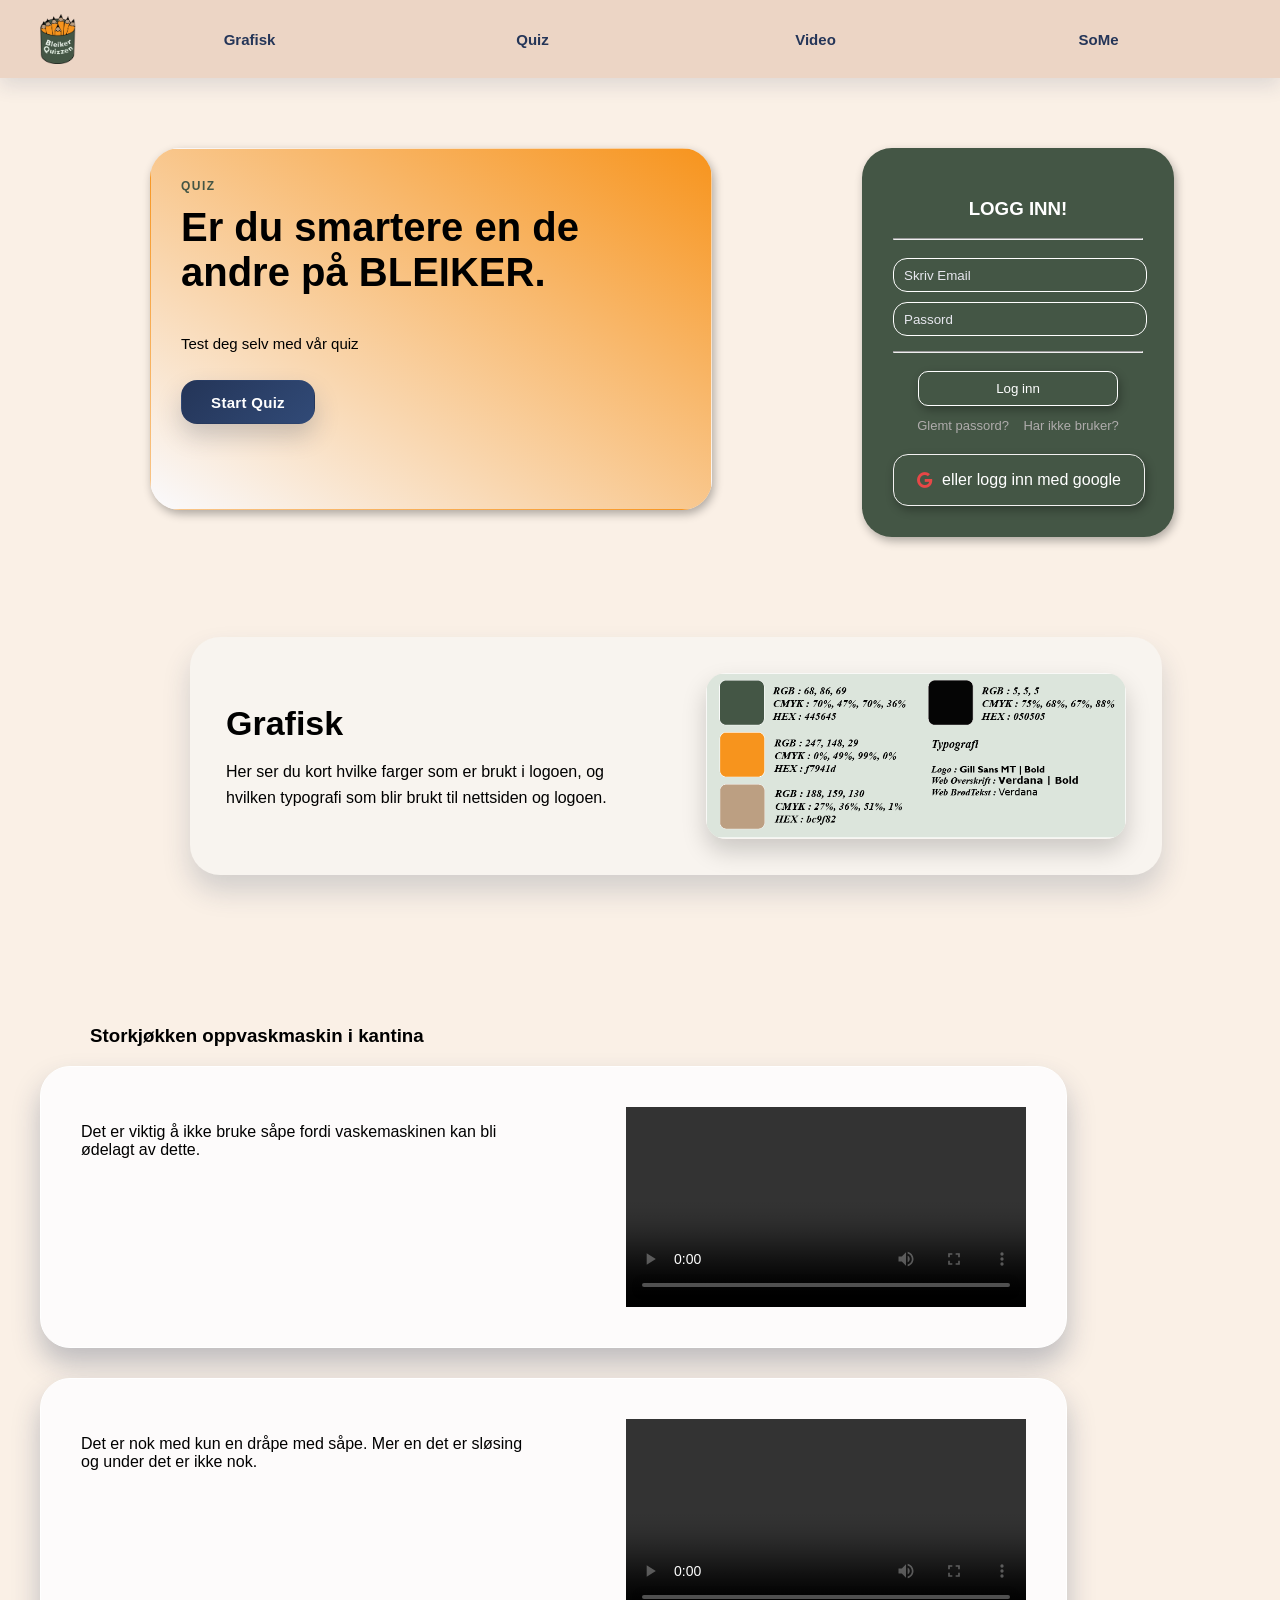
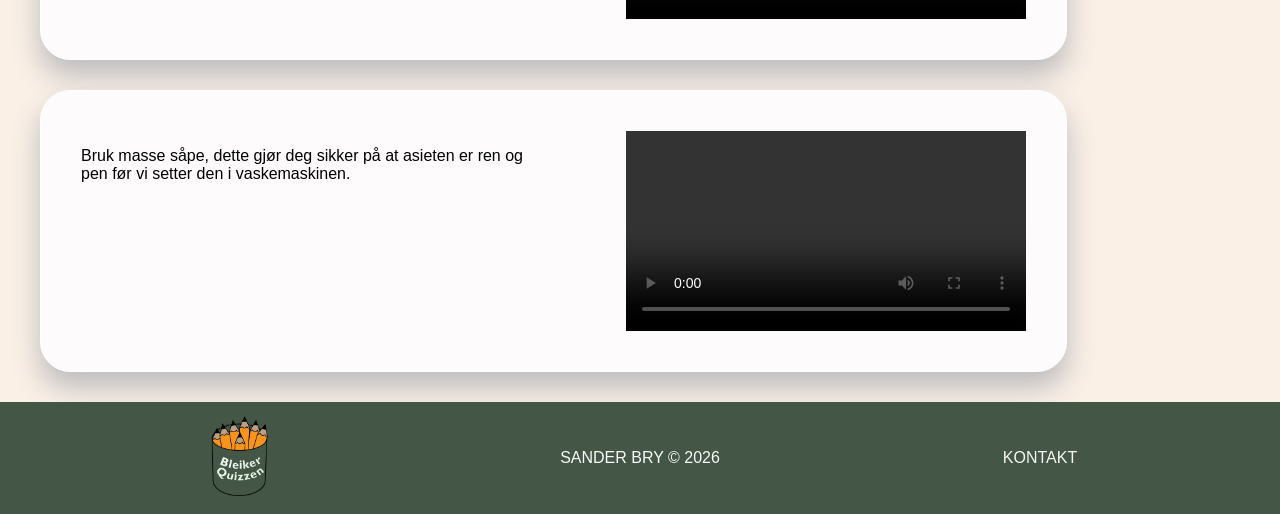
==== commit a0be0be9: "gjorde alle sider bra til with-max 500px" ====
--- a/index.html
+++ b/index.html
@@ -20,110 +20,115 @@
     </ul>
   </section>
 
-  <section class="mainCards" id="hero">
-    <div class="mainBanner">
-      <p class="litenP">QUIZ</p>
-      <h1>Er du smartere en de andre på BLEIKER.</h1>
-      <p>
-        Test deg selv med vår quiz
-      </p>
+  <section class="mainContent">
 
-      <div class="quizBox">
-        <a href="./HTML/quiz.html">Start Quiz</a>
+    <section class="mainCards" id="hero">
+      <div class="mainBanner">
+        <p class="litenP">QUIZ</p>
+        <h1>Er du smartere en de andre på BLEIKER.</h1>
+        <p>
+          Test deg selv med vår quiz
+        </p>
+        
+        <div class="quizBox">
+          <a href="./HTML/quiz.html">Start Quiz</a>
+        </div>
       </div>
-    </div>
-
-    <div class="rememberLogInn">
-      <h1>LOGG INN!</h1><hr>
-
-      <form action="index.html" class="loginForm">
-        <input type="email" name="email" placeholder="Skriv Email">
-
-        <input type="password" name="password" placeholder="Passord">
-        <hr>
-        <button type="submit">Log inn</button>
-      </form>
       
-      <div class="forgot">
-        <a href="#">Glemt passord?</a>
-        <a href="./HTML/registrer.html">Har ikke bruker?</a>
+      <div class="rememberLogInn">
+        <h1>LOGG INN!</h1><hr>
+        
+        <form action="index.html" class="loginForm">
+          <input type="email" name="email" placeholder="Skriv Email">
+          
+          <input type="password" name="password" placeholder="Passord">
+          <hr>
+          <button type="submit">Log inn</button>
+        </form>
+        
+        <div class="forgot">
+          <a href="#">Glemt passord?</a>
+          <a href="./HTML/registrer.html">Har ikke bruker?</a>
+        </div>
+        
+        <div class="sosialeLogin">
+          <a href="#">
+            <i class="fa-brands fa-google"></i>
+            <p>eller logg inn med google</p>
+          </a>
+        </div>
+        
+        
       </div>
-
-      <div class="sosialeLogin">
-        <a href="#">
-          <i class="fa-brands fa-google"></i>
-          <p>eller logg inn med google</p>
-        </a>
-      </div>
-
-
-    </div>
-
+      
+    </section>
+    
+    <a href="./HTML/grafisk.html" class="grafiskLink">
+      <section class="grafiskCard">
+        <div class="grafiskTekst">
+          <h2>Grafisk</h2>
+          <p>
+            Her ser du kort hvilke farger som er brukt i logoen, og hvilken typografi som blir brukt til nettsiden og logoen.
+          </p>
+        </div>
+        
+        <div class="grafiskBilde">
+          <img src="./Img/BleikerQuizzenFargerSkrift.png" alt="Farger og typografi brukt i Bleiker Quizzen">
+        </div>
+      </section>
+    </a>
+    
+    <section class="VideoCards" id="videoCards">
+      <ul>
+        <h1>Storkjøkken oppvaskmaskin i kantina</h1>
+        <li id="video-1">
+          <section class="Video1">
+            <p>
+              Det er viktig å ikke bruke såpe fordi vaskemaskinen kan bli ødelagt av dette.
+            </p>
+            
+            <video controls>
+              <source src="./Video/FørsteVideoKlipp.mp4">
+              Your browser does not support the video.
+            </video>
+          </section>
+        </li>
+        <li id="video-2">
+          <section class="Video2">
+            <p>
+              Det er nok med kun en dråpe med såpe. Mer en det er sløsing og under det er ikke nok.
+            </p>
+            
+            <video controls>
+              <source src="./Video/AndreKlipp.mp4">
+              Your browser does not support the video.
+            </video>
+          </section>
+        </li>
+        <li id="video-3">
+          <section class="Video3">
+            <p>
+              Bruk masse såpe, dette gjør deg sikker på at asieten er ren og pen før vi setter den i vaskemaskinen.
+            </p>
+            
+            <video controls>
+              <source src="./Video/TredjeKlipp.mp4">
+              Your browser does not support the video.
+            </video>
+          </section>
+        </li>
+      </ul>
+    </section>
+    
   </section>
 
-  <a href="./HTML/grafisk.html" class="grafiskLink">
-    <section class="grafiskCard">
-      <div class="grafiskTekst">
-        <h2>Grafisk</h2>
-        <p>
-          Her ser du kort hvilke farger som er brukt i logoen, og hvilken typografi som blir brukt til nettsiden og logoen.
-        </p>
-      </div>
-
-      <div class="grafiskBilde">
-        <img src="./Img/BleikerQuizzenFargerSkrift.png" alt="Farger og typografi brukt i Bleiker Quizzen">
-      </div>
+    <section class="footer">
+      <ul>
+        <li><a href="./index.html"><img src="./Img/BleikerQuizzenLogo.png" alt="Logo"></a></li>
+        <li><p>SANDER BRY © 2026</p></li>
+        <li><a href="./HTML/kontakt.html">KONTAKT</a></li>
+      </ul>
     </section>
-  </a>
-
-  <section class="VideoCards" id="videoCards">
-    <ul>
-      <h1>Storkjøkken oppvaskmaskin i kantina</h1>
-      <li id="video-1">
-        <section class="Video1">
-          <p>
-            Det er viktig å ikke bruke såpe fordi vaskemaskinen kan bli ødelagt av dette.
-          </p>
-
-          <video controls>
-            <source src="./Video/FørsteVideoKlipp.mp4">
-            Your browser does not support the video.
-          </video>
-        </section>
-      </li>
-      <li id="video-2">
-        <section class="Video2">
-          <p>
-            Det er nok med kun en dråpe med såpe. Mer en det er sløsing og under det er ikke nok.
-          </p>
-
-          <video controls>
-            <source src="./Video/AndreKlipp.mp4">
-            Your browser does not support the video.
-          </video>
-        </section>
-      </li>
-      <li id="video-3">
-        <section class="Video3">
-          <p>
-            Bruk masse såpe, dette gjør deg sikker på at asieten er ren og pen før vi setter den i vaskemaskinen.
-          </p>
-
-          <video controls>
-            <source src="./Video/TredjeKlipp.mp4">
-            Your browser does not support the video.
-          </video>
-        </section>
-      </li>
-    </ul>
-  </section>
-  
-  <section class="footer">
-    <ul>
-      <li><a href="./index.html"><img src="./Img/BleikerQuizzenLogo.png" alt="Logo"></a></li>
-      <li><p>SANDER BRY © 2026</p></li>
-      <li><a href="./HTML/kontakt.html">KONTAKT</a></li>
-    </ul>
-  </section>
-</body>
-</html>
+  </body>
+  </html>
+  
--- a/CSS/styles.css
+++ b/CSS/styles.css
@@ -4,6 +4,7 @@
  
 body {
     width: 100%;
+    min-height: 100vh;
     margin: 0;
     display: flex;
     flex-direction: column;
@@ -374,6 +375,8 @@
 .footer {
     background-color: #445645;
     margin-top: auto;
+    position: relative;
+    z-index: 10;
 }
  
 .footer ul {
@@ -655,7 +658,6 @@
 }
 
 .kontaktBody::before {
-    content: "";
     position: absolute;
     inset: 0;
     background: linear-gradient(135deg, rgba(20, 31, 51, 0.64), rgba(68, 86, 69, 0.38));
@@ -667,6 +669,7 @@
     width: min(100%, 1100px);
     margin: 0 auto;
     padding: 32px 24px;
+    box-sizing: border-box;
 }
 
 .kontaktCard {
@@ -842,8 +845,12 @@
     margin: 32px 0 28px;
 }
  
+.mainContent {
+    width: 100%;
+}
+
 .SoMeSide {
-    width: 1000px;
+    width: min(1000px, calc(100% - 32px));
     margin: 0 auto;
     padding: 80px 0;
 }
@@ -851,6 +858,8 @@
 .SoMeStorCard {
     display: flex;
     flex-direction: row;
+    align-items: center;
+    gap: 20px;
     padding: 40px;
     border-radius: 30px;
     background-color: #f8f4ef;
@@ -878,12 +887,7 @@
     display: block;
 }
 
-.SoMeTiktok {
-    margin-left: 20px;
-}
-
-
-@media (max-width:600px) {
+@media (max-width:500px) {
 
     .mainCards {
         flex-direction: column;
@@ -908,12 +912,16 @@
         width: 300px;
         display: flex;
         flex-direction: column;
-        margin: 45px;
-    }
-
+        margin: 45px auto;
+    }
+
+    .grafiskLink {
+        width: 100%;
+    }
 
     .grafiskBilde img {
-        width: 350px;
+        width: 100%;
+        max-width: 300px;
     }
 
     .grafiskTekst {
@@ -946,6 +954,126 @@
 
     .VideoCards h1 {
         font-size: 25px;
-        width: 15ch;
-    }
-}+        width: 18ch;
+    }
+
+    .grafiskStorCard {
+        width: 370px;
+        align-items: center;
+    }
+
+    .grafiskSideTekst p {
+        width: 35ch;
+    }
+
+    .grafiskSideTekst h1 {
+        font-size: 30px;
+    }
+
+    .grafiskLinje {
+        display: none;
+    }
+
+    .grafiskBilder {
+        flex-direction: column;
+    }
+    
+    .grafiskFargerBoks {
+        width: 350px;
+    }
+
+    .grafiskLogoBoks{
+        width: 250px;
+    }
+
+    .textHero {
+        width: 300px;
+    }
+
+    .textHeroText h1 {
+        font-size: 30px;
+    }
+
+    .fullVideo {
+        flex-direction: column;
+    }
+
+    .fullVersjon {
+        width: 350px;
+    }
+
+    .fullVersjon video {
+        width: 350px;
+    }
+
+    .SoMeInnhold {
+        width: 250px;
+    }
+
+    .mainCard {
+        align-content: center;
+    }
+
+    .fullVideo {
+        width: 80%;
+        flex-direction: column;
+        align-items: center;
+    }
+
+    .fullVersjon,
+    .SoMeInnhold {
+        width: 90%;
+    }
+
+    .fullVersjon video,
+    .SoMeInnhold video {
+        width: 100%;
+    }
+
+    .SoMeStorCard {
+        flex-direction: column;
+        width: min(340px, 100%);
+        box-sizing: border-box;
+    }
+
+    .SoMeSide {
+        display: flex;
+        justify-content: center;
+    }
+
+    .SoMeSideTekst {
+        width: 100%;
+    }
+
+    .SoMeSideTekst p {
+        width: auto;
+    }
+
+    .SoMeTiktok {
+        width: 100%;
+        display: flex;
+        justify-content: center;
+    }
+
+    .kontaktCard {
+        display: flex;
+        flex-direction: column;
+        width: 420px;
+        box-sizing: border-box;
+    }
+
+    .kontaktBody {
+        background-image: none;
+        background-color: #FAF0E6;
+    }
+
+    .kontaktSide {
+        display: flex;
+        justify-content: center;
+        width: 100%;
+        padding: 24px 16px;
+        box-sizing: border-box;
+    }
+
+
+}
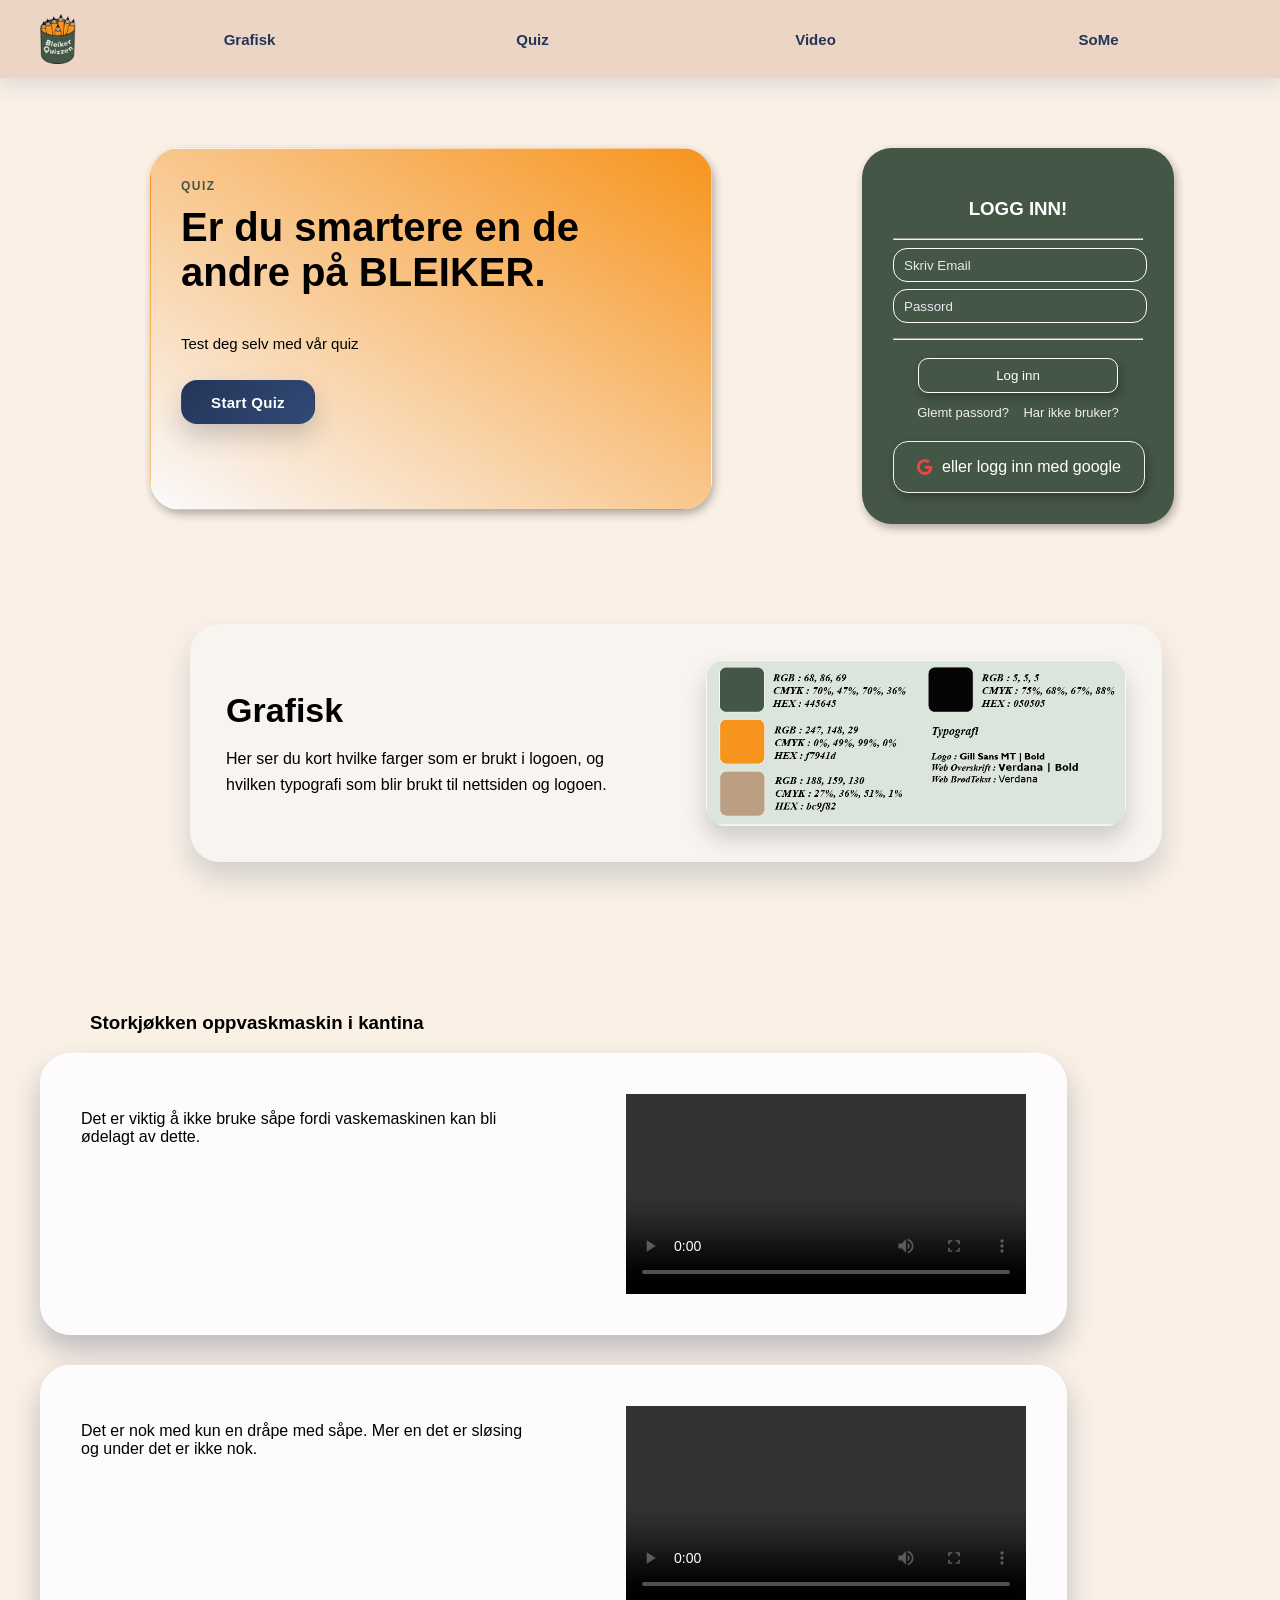
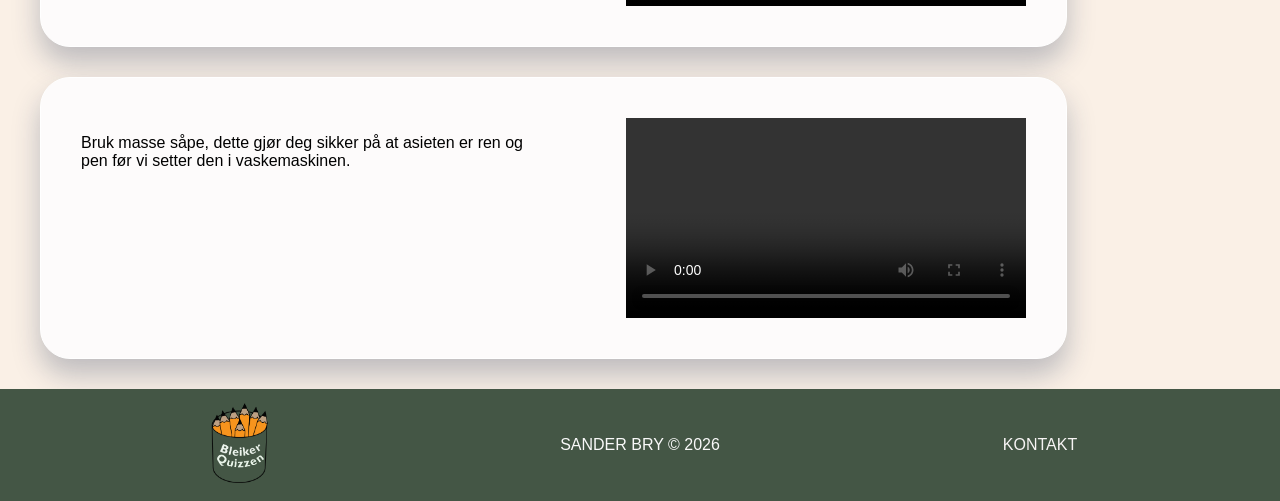
==== commit 33e42762: "wave problem fix" ====
--- a/index.html
+++ b/index.html
@@ -12,7 +12,7 @@
 
   <section class="Navbar">
     <ul>
-      <li><a href="./index.html"><img src="./Img/BleikerQuizzenLogo.png" alt="Logo"></a></li>
+      <li><a href="./index.html"><img src="./Img/BleikerQuizzenLogo.png" alt="En kopp med flere blyanter, det står Bleiker Quizzen på den"></a></li>
       <li><a href="./HTML/grafisk.html">Grafisk</a></li>
       <li><a href="./HTML/quiz.html">Quiz</a></li>
       <li><a href="./HTML/video.html">Video</a></li>
@@ -39,8 +39,10 @@
         <h1>LOGG INN!</h1><hr>
         
         <form action="index.html" class="loginForm">
+          <label for="email">Skriv email</label>
           <input type="email" name="email" placeholder="Skriv Email">
           
+          <label for="password">Skriv passord</label>
           <input type="password" name="password" placeholder="Passord">
           <hr>
           <button type="submit">Log inn</button>
@@ -89,6 +91,7 @@
             
             <video controls>
               <source src="./Video/FørsteVideoKlipp.mp4">
+              <track kind="captions" src="./Video/FerdigKantineFilm.mp4" srclang="no" label="Norsk">
               Your browser does not support the video.
             </video>
           </section>
@@ -101,6 +104,7 @@
             
             <video controls>
               <source src="./Video/AndreKlipp.mp4">
+              <track kind="captions" src="./Video/AndreKlipp.mp4" srclang="no" label="Norsk">
               Your browser does not support the video.
             </video>
           </section>
@@ -113,6 +117,7 @@
             
             <video controls>
               <source src="./Video/TredjeKlipp.mp4">
+              <track kind="captions" src="./Video/TredjeKlipp.mp4" srclang="no" label="Norsk">
               Your browser does not support the video.
             </video>
           </section>
@@ -124,7 +129,7 @@
 
     <section class="footer">
       <ul>
-        <li><a href="./index.html"><img src="./Img/BleikerQuizzenLogo.png" alt="Logo"></a></li>
+        <li><a href="./index.html"><img src="./Img/BleikerQuizzenLogo.png" alt="En kopp med flere blyanter, det står Bleiker Quizzen på den"></a></li>
         <li><p>SANDER BRY © 2026</p></li>
         <li><a href="./HTML/kontakt.html">KONTAKT</a></li>
       </ul>
--- a/CSS/styles.css
+++ b/CSS/styles.css
@@ -146,6 +146,10 @@
 .rememberLogInn h1 {
     color: white;
 }
+
+.loginForm label {
+    display: none;
+}
  
 .loginForm input {
     background-color: transparent;
@@ -182,7 +186,7 @@
 
 .forgot a {
     text-decoration: none;
-    color: rgb(175, 172, 172);
+    color: rgb(243, 237, 237);
     font-size: 13px;
     margin: 5px;
 }
@@ -934,6 +938,7 @@
     .Video2,
     .Video3 {
         flex-direction: column;
+        text-align: center;
     }
 
     .Video1 video,
@@ -947,23 +952,51 @@
         width: 30ch;
     }
 
+    .VideoCards {
+        width: 100%;
+        display: flex;
+        justify-content: center;
+    }
+
+    .VideoCards ul {
+        width: 100%;
+        margin: 0 auto;
+        padding: 0;
+        display: flex;
+        flex-direction: column;
+        align-items: center;
+    }
+
     .VideoCards li {
-        width: 300px;
+        width: 350px;
         align-items: center;
+        box-sizing: border-box;
     }
 
     .VideoCards h1 {
         font-size: 25px;
         width: 18ch;
+        margin-left: 0;
+        text-align: center;
     }
 
     .grafiskStorCard {
-        width: 370px;
+        width: 300px;
         align-items: center;
     }
 
+    .grafiskSide {
+        width: 100%;
+        display: flex;
+        justify-content: center;
+    }
+
+    .grafiskSideTekst {
+        width: 100%;
+    }
+
     .grafiskSideTekst p {
-        width: 35ch;
+        width: 18rem;
     }
 
     .grafiskSideTekst h1 {
@@ -1047,6 +1080,10 @@
 
     .SoMeSideTekst p {
         width: auto;
+    }
+
+    .SoMeSideTekst h1 {
+        font-size: 2rem;
     }
 
     .SoMeTiktok {
